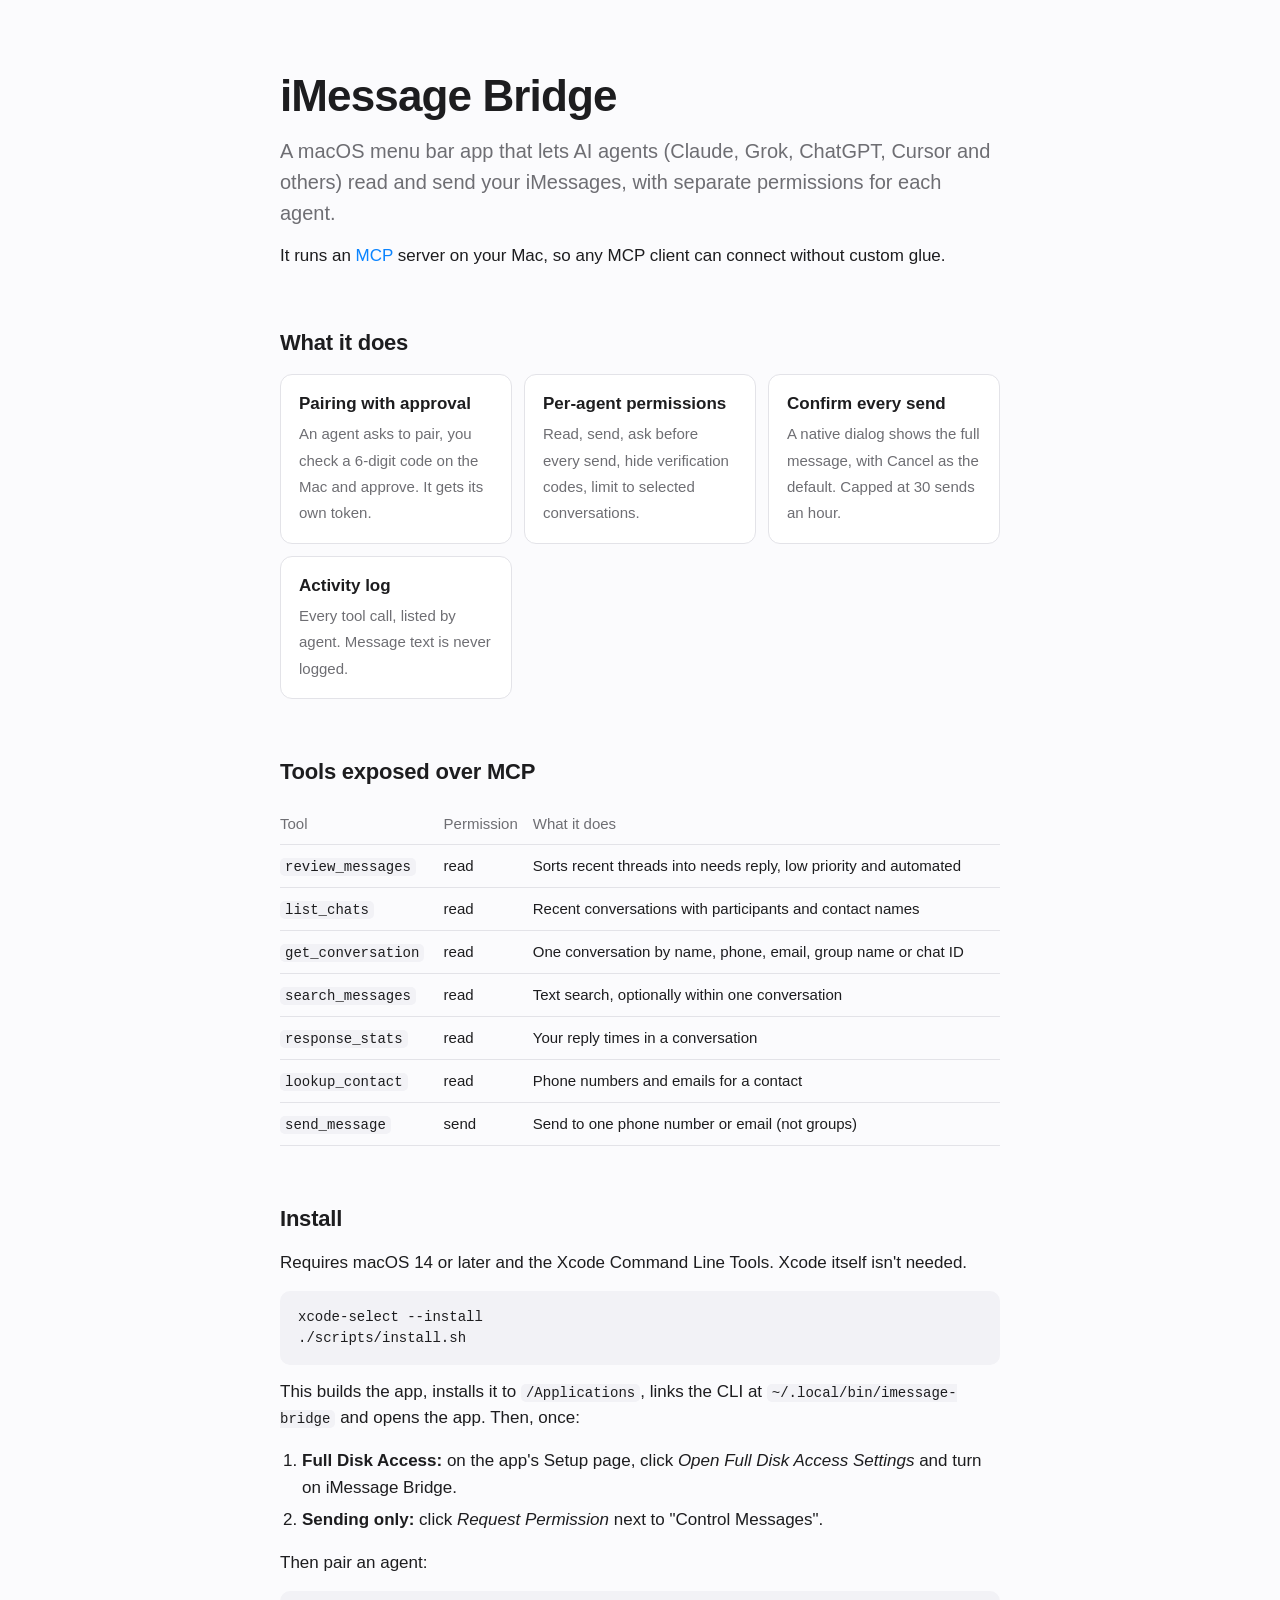
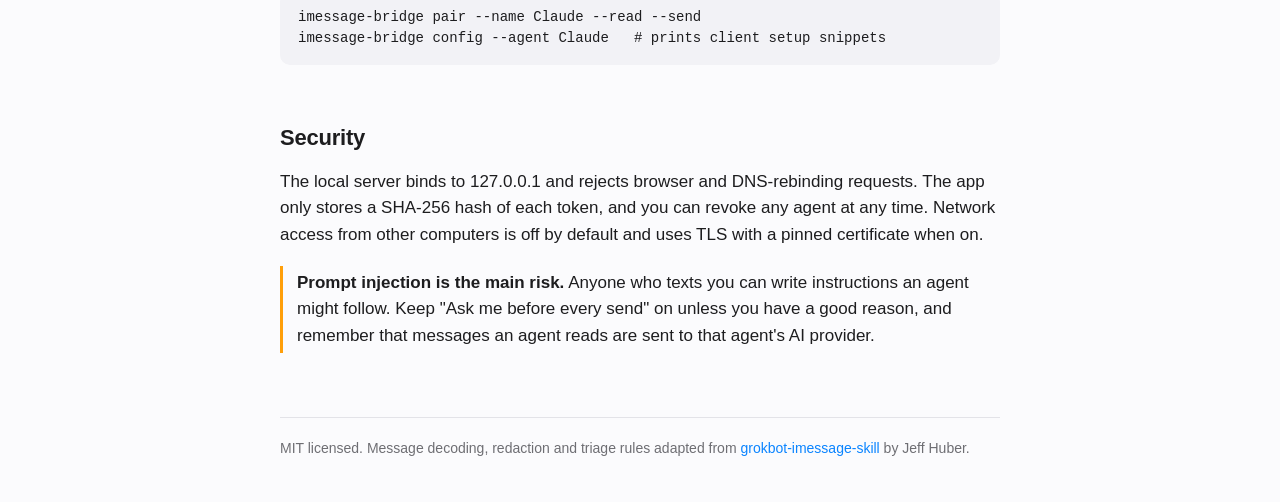
==== docs/index.html @ 6dc07859 "iMessage Bridge: menu bar app and CLI connecting AI agents to iMessage Grok Bot now adds its custom " ====
<!doctype html>
<html lang="en">
<head>
<meta charset="utf-8">
<meta name="viewport" content="width=device-width, initial-scale=1">
<title>iMessage Bridge</title>
<meta name="description" content="A macOS menu bar app that lets AI agents read and send your iMessages, with separate permissions for each agent.">
<link rel="icon" href="data:image/svg+xml,<svg xmlns='http://www.w3.org/2000/svg' viewBox='0 0 100 100'><text y='.9em' font-size='90'>💬</text></svg>">
<style>
  :root {
    --bg: #fbfbfd;
    --fg: #1d1d1f;
    --muted: #6e6e73;
    --line: #e3e3e8;
    --card: #ffffff;
    --accent: #0a84ff;
    --code-bg: #f2f2f6;
  }
  @media (prefers-color-scheme: dark) {
    :root {
      --bg: #111113;
      --fg: #f5f5f7;
      --muted: #a1a1a6;
      --line: #2c2c30;
      --card: #1a1a1d;
      --accent: #4aa3ff;
      --code-bg: #1f1f23;
    }
  }
  * { box-sizing: border-box; }
  body {
    margin: 0;
    background: var(--bg);
    color: var(--fg);
    font: 17px/1.55 -apple-system, BlinkMacSystemFont, "SF Pro Text", "Helvetica Neue", Arial, sans-serif;
    -webkit-font-smoothing: antialiased;
  }
  main { max-width: 760px; margin: 0 auto; padding: 72px 20px 48px; }
  h1 { font-size: 44px; line-height: 1.1; letter-spacing: -0.02em; margin: 0 0 16px; }
  h2 { font-size: 22px; letter-spacing: -0.01em; margin: 56px 0 14px; }
  p { margin: 0 0 14px; }
  .lede { font-size: 20px; color: var(--muted); max-width: 36em; }
  a { color: var(--accent); text-decoration: none; }
  a:hover { text-decoration: underline; }
  code, pre { font: 14px/1.5 ui-monospace, "SF Mono", Menlo, monospace; }
  code { background: var(--code-bg); padding: 1px 5px; border-radius: 5px; }
  pre {
    background: var(--code-bg);
    padding: 16px 18px;
    border-radius: 10px;
    overflow-x: auto;
    margin: 0 0 14px;
  }
  pre code { background: none; padding: 0; }
  .features {
    display: grid;
    grid-template-columns: repeat(auto-fit, minmax(220px, 1fr));
    gap: 12px;
    margin-top: 8px;
  }
  .feature {
    background: var(--card);
    border: 1px solid var(--line);
    border-radius: 12px;
    padding: 16px 18px;
  }
  .feature strong { display: block; margin-bottom: 4px; }
  .feature span { color: var(--muted); font-size: 15px; }
  table { width: 100%; border-collapse: collapse; font-size: 15px; }
  th, td { text-align: left; padding: 9px 10px 9px 0; border-bottom: 1px solid var(--line); vertical-align: top; }
  th { color: var(--muted); font-weight: 500; }
  td:first-child { white-space: nowrap; }
  .table-wrap { overflow-x: auto; }
  ol { padding-left: 22px; }
  li { margin-bottom: 6px; }
  .warn {
    border-left: 3px solid #ff9f0a;
    padding: 4px 0 4px 14px;
    margin: 18px 0;
  }
  footer {
    margin-top: 64px;
    padding-top: 20px;
    border-top: 1px solid var(--line);
    color: var(--muted);
    font-size: 14px;
  }
  @media (max-width: 520px) {
    main { padding-top: 48px; }
    h1 { font-size: 34px; }
    .lede { font-size: 18px; }
  }
</style>
</head>
<body>
<main>
  <h1>iMessage Bridge</h1>
  <p class="lede">A macOS menu bar app that lets AI agents (Claude, Grok, ChatGPT, Cursor and others) read and send your iMessages, with separate permissions for each agent.</p>
  <p>It runs an <a href="https://modelcontextprotocol.io">MCP</a> server on your Mac, so any MCP client can connect without custom glue.</p>

  <h2>What it does</h2>
  <div class="features">
    <div class="feature"><strong>Pairing with approval</strong><span>An agent asks to pair, you check a 6-digit code on the Mac and approve. It gets its own token.</span></div>
    <div class="feature"><strong>Per-agent permissions</strong><span>Read, send, ask before every send, hide verification codes, limit to selected conversations.</span></div>
    <div class="feature"><strong>Confirm every send</strong><span>A native dialog shows the full message, with Cancel as the default. Capped at 30 sends an hour.</span></div>
    <div class="feature"><strong>Activity log</strong><span>Every tool call, listed by agent. Message text is never logged.</span></div>
  </div>

  <h2>Tools exposed over MCP</h2>
  <div class="table-wrap">
  <table>
    <tr><th>Tool</th><th>Permission</th><th>What it does</th></tr>
    <tr><td><code>review_messages</code></td><td>read</td><td>Sorts recent threads into needs reply, low priority and automated</td></tr>
    <tr><td><code>list_chats</code></td><td>read</td><td>Recent conversations with participants and contact names</td></tr>
    <tr><td><code>get_conversation</code></td><td>read</td><td>One conversation by name, phone, email, group name or chat ID</td></tr>
    <tr><td><code>search_messages</code></td><td>read</td><td>Text search, optionally within one conversation</td></tr>
    <tr><td><code>response_stats</code></td><td>read</td><td>Your reply times in a conversation</td></tr>
    <tr><td><code>lookup_contact</code></td><td>read</td><td>Phone numbers and emails for a contact</td></tr>
    <tr><td><code>send_message</code></td><td>send</td><td>Send to one phone number or email (not groups)</td></tr>
  </table>
  </div>

  <h2>Install</h2>
  <p>Requires macOS 14 or later and the Xcode Command Line Tools. Xcode itself isn't needed.</p>
  <pre><code>xcode-select --install
./scripts/install.sh</code></pre>
  <p>This builds the app, installs it to <code>/Applications</code>, links the CLI at <code>~/.local/bin/imessage-bridge</code> and opens the app. Then, once:</p>
  <ol>
    <li><strong>Full Disk Access:</strong> on the app's Setup page, click <em>Open Full Disk Access Settings</em> and turn on iMessage Bridge.</li>
    <li><strong>Sending only:</strong> click <em>Request Permission</em> next to "Control Messages".</li>
  </ol>
  <p>Then pair an agent:</p>
  <pre><code>imessage-bridge pair --name Claude --read --send
imessage-bridge config --agent Claude   # prints client setup snippets</code></pre>

  <h2>Security</h2>
  <p>The local server binds to 127.0.0.1 and rejects browser and DNS-rebinding requests. The app only stores a SHA-256 hash of each token, and you can revoke any agent at any time. Network access from other computers is off by default and uses TLS with a pinned certificate when on.</p>
  <p class="warn"><strong>Prompt injection is the main risk.</strong> Anyone who texts you can write instructions an agent might follow. Keep "Ask me before every send" on unless you have a good reason, and remember that messages an agent reads are sent to that agent's AI provider.</p>

  <footer>
    MIT licensed. Message decoding, redaction and triage rules adapted from
    <a href="https://github.com/jeffhuber/grokbot-imessage-skill">grokbot-imessage-skill</a> by Jeff Huber.
  </footer>
</main>
</body>
</html>
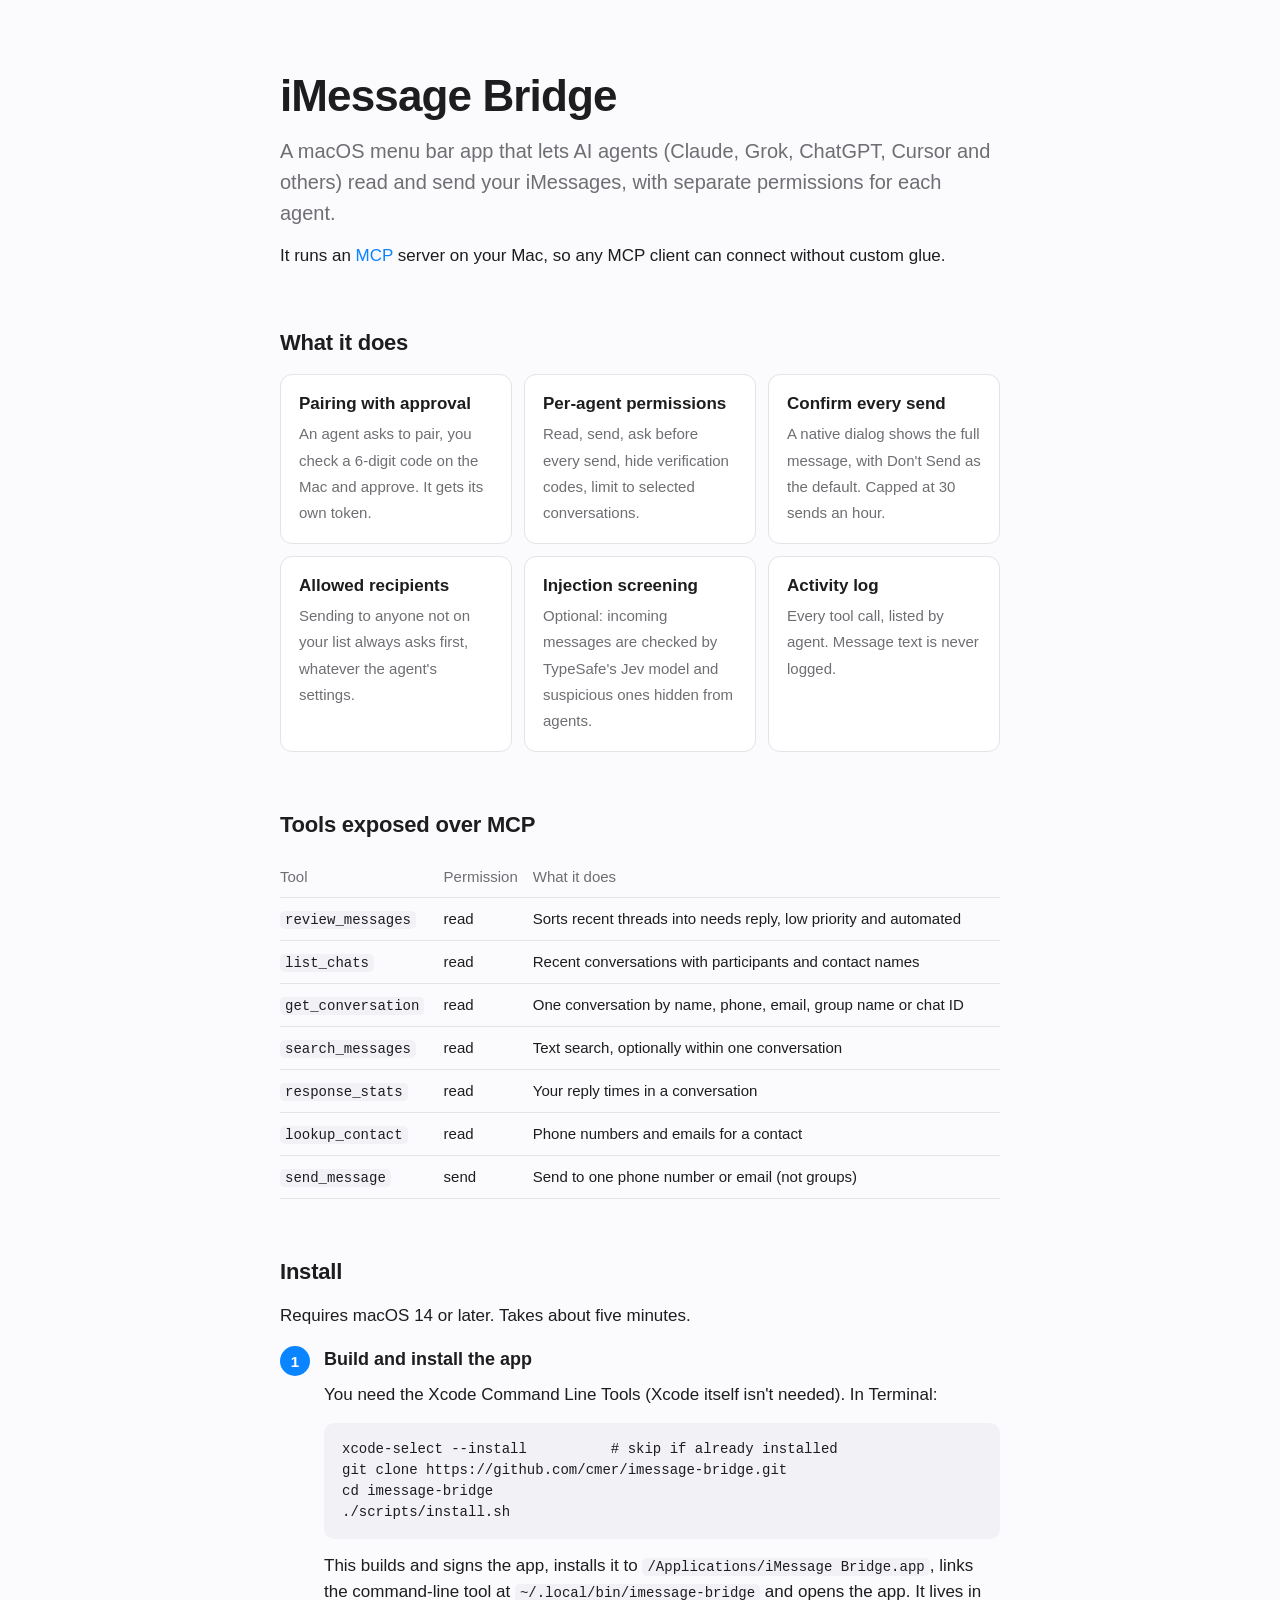
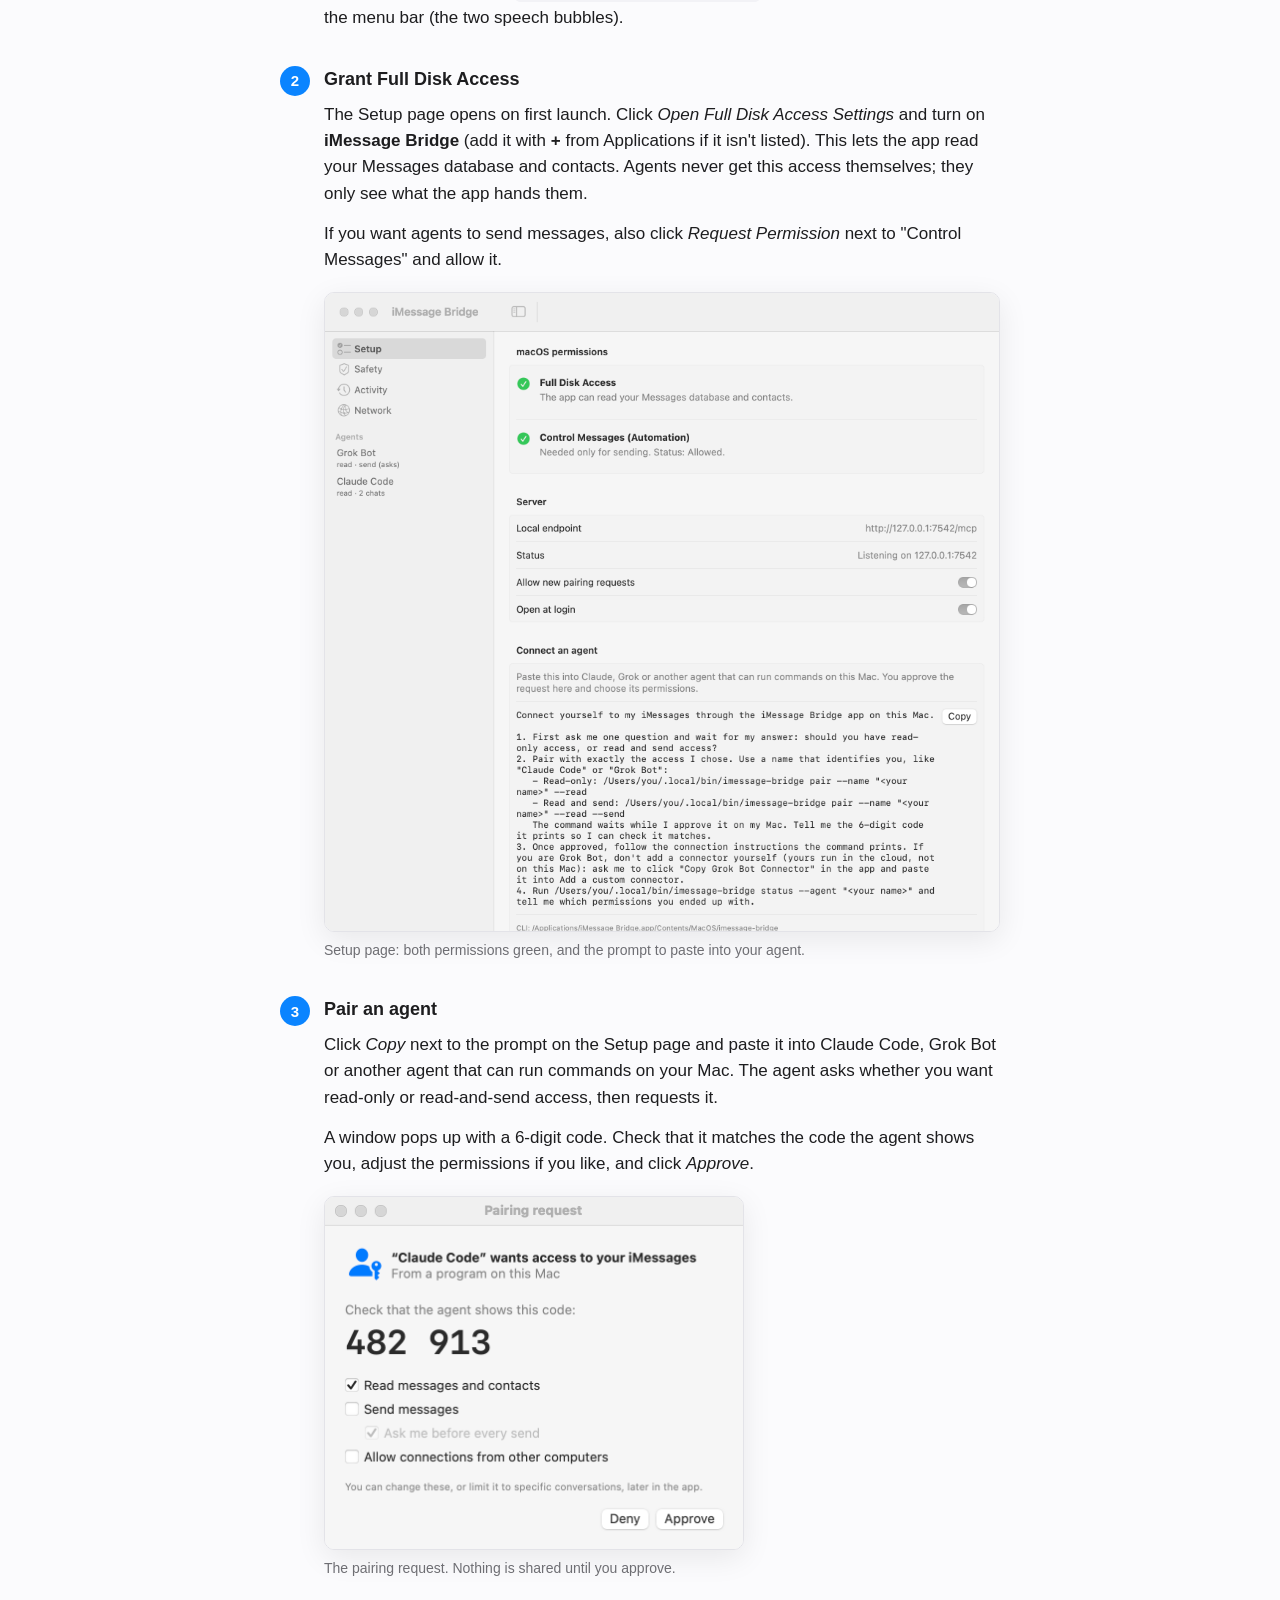
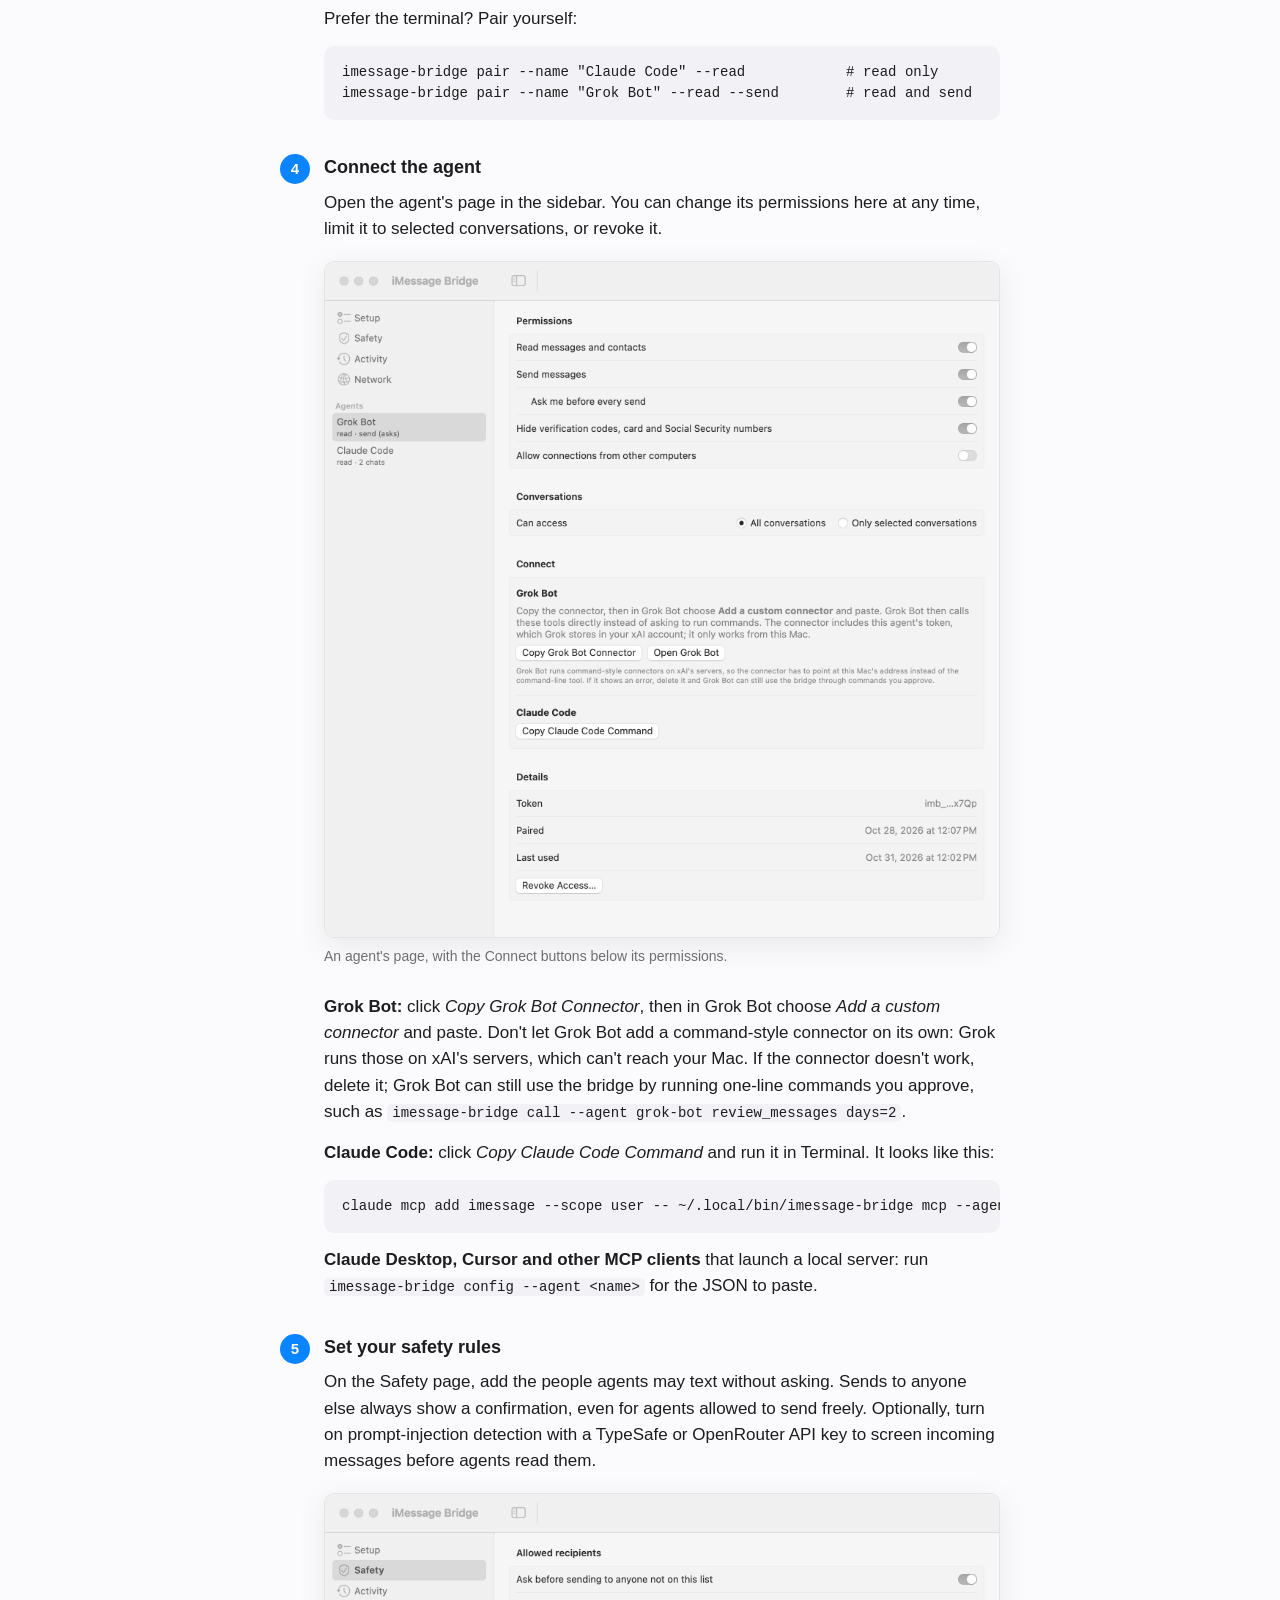
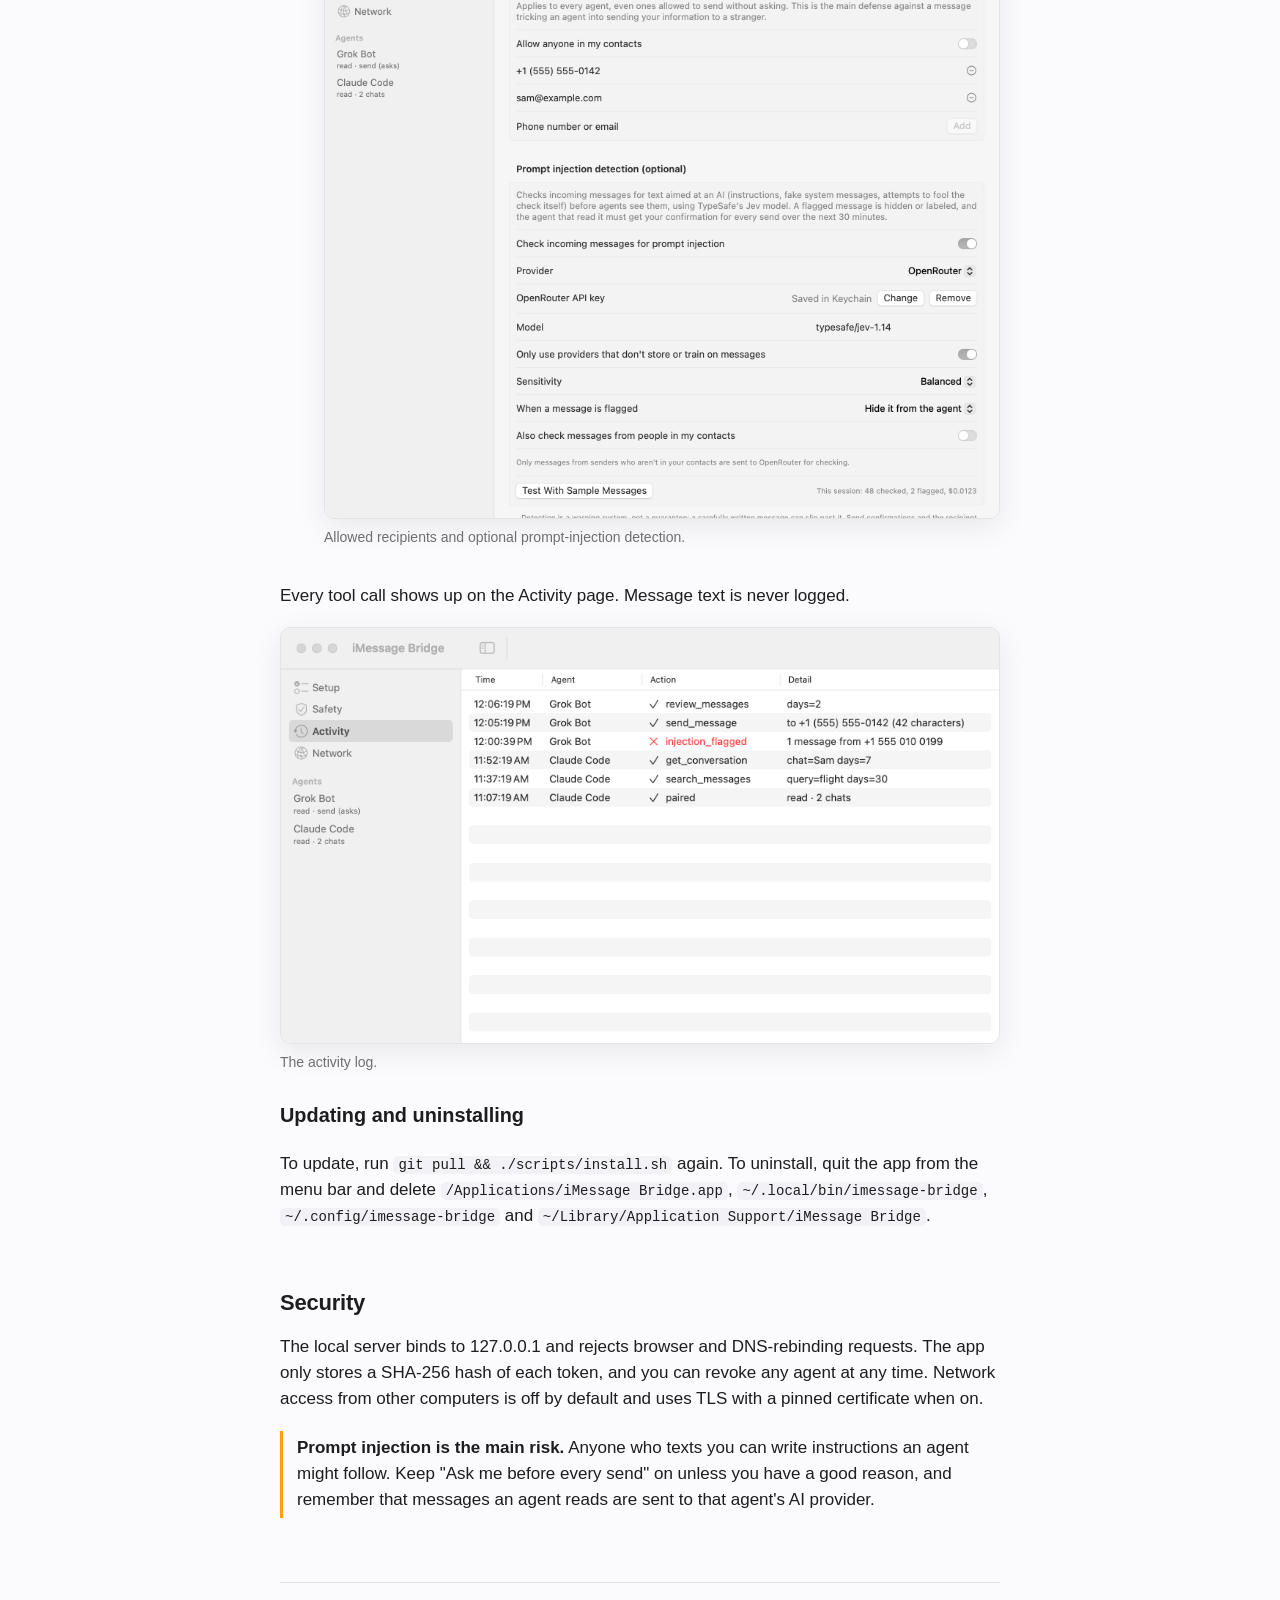
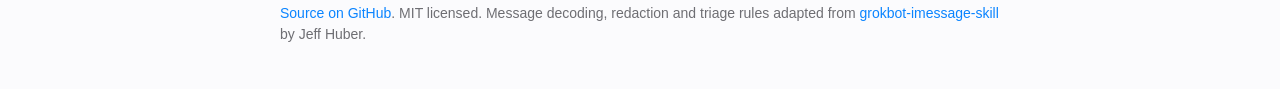
==== commit 1d4d51b0: "Fix Grok Bot connector, add call command, website install guide Grok Bot runs command connectors on " ====
--- a/docs/index.html
+++ b/docs/index.html
@@ -78,6 +78,19 @@
     padding: 4px 0 4px 14px;
     margin: 18px 0;
   }
+  .shot { margin: 18px 0 26px; }
+  .shot picture, .shot img { display: block; width: 100%; height: auto; }
+  .shot img { border-radius: 10px; border: 1px solid var(--line); box-shadow: 0 8px 30px rgba(0,0,0,.08); }
+  .shot.narrow img { max-width: 420px; }
+  .shot figcaption { color: var(--muted); font-size: 14px; margin-top: 8px; }
+  .steps { counter-reset: step; list-style: none; padding: 0; }
+  .steps > li { counter-increment: step; position: relative; padding-left: 44px; margin-bottom: 34px; }
+  .steps > li::before {
+    content: counter(step); position: absolute; left: 0; top: 0;
+    width: 30px; height: 30px; border-radius: 50%; background: var(--accent); color: #fff;
+    font-weight: 600; font-size: 15px; display: flex; align-items: center; justify-content: center;
+  }
+  .steps h3 { font-size: 18px; margin: 2px 0 8px; }
   footer {
     margin-top: 64px;
     padding-top: 20px;
@@ -102,7 +115,9 @@
   <div class="features">
     <div class="feature"><strong>Pairing with approval</strong><span>An agent asks to pair, you check a 6-digit code on the Mac and approve. It gets its own token.</span></div>
     <div class="feature"><strong>Per-agent permissions</strong><span>Read, send, ask before every send, hide verification codes, limit to selected conversations.</span></div>
-    <div class="feature"><strong>Confirm every send</strong><span>A native dialog shows the full message, with Cancel as the default. Capped at 30 sends an hour.</span></div>
+    <div class="feature"><strong>Confirm every send</strong><span>A native dialog shows the full message, with Don't Send as the default. Capped at 30 sends an hour.</span></div>
+    <div class="feature"><strong>Allowed recipients</strong><span>Sending to anyone not on your list always asks first, whatever the agent's settings.</span></div>
+    <div class="feature"><strong>Injection screening</strong><span>Optional: incoming messages are checked by TypeSafe's Jev model and suspicious ones hidden from agents.</span></div>
     <div class="feature"><strong>Activity log</strong><span>Every tool call, listed by agent. Message text is never logged.</span></div>
   </div>
 
@@ -121,24 +136,89 @@
   </div>
 
   <h2>Install</h2>
-  <p>Requires macOS 14 or later and the Xcode Command Line Tools. Xcode itself isn't needed.</p>
-  <pre><code>xcode-select --install
+  <p>Requires macOS 14 or later. Takes about five minutes.</p>
+  <ol class="steps">
+    <li>
+      <h3>Build and install the app</h3>
+      <p>You need the Xcode Command Line Tools (Xcode itself isn't needed). In Terminal:</p>
+      <pre><code>xcode-select --install          # skip if already installed
+git clone https://github.com/cmer/imessage-bridge.git
+cd imessage-bridge
 ./scripts/install.sh</code></pre>
-  <p>This builds the app, installs it to <code>/Applications</code>, links the CLI at <code>~/.local/bin/imessage-bridge</code> and opens the app. Then, once:</p>
-  <ol>
-    <li><strong>Full Disk Access:</strong> on the app's Setup page, click <em>Open Full Disk Access Settings</em> and turn on iMessage Bridge.</li>
-    <li><strong>Sending only:</strong> click <em>Request Permission</em> next to "Control Messages".</li>
+      <p>This builds and signs the app, installs it to <code>/Applications/iMessage Bridge.app</code>, links the command-line tool at <code>~/.local/bin/imessage-bridge</code> and opens the app. It lives in the menu bar (the two speech bubbles).</p>
+    </li>
+    <li>
+      <h3>Grant Full Disk Access</h3>
+      <p>The Setup page opens on first launch. Click <em>Open Full Disk Access Settings</em> and turn on <strong>iMessage Bridge</strong> (add it with <strong>+</strong> from Applications if it isn't listed). This lets the app read your Messages database and contacts. Agents never get this access themselves; they only see what the app hands them.</p>
+      <p>If you want agents to send messages, also click <em>Request Permission</em> next to "Control Messages" and allow it.</p>
+      <figure class="shot">
+        <picture>
+          <source srcset="images/setup-dark.png" media="(prefers-color-scheme: dark)">
+          <img src="images/setup-light.png" alt="Setup page with both permissions granted and the copyable pairing prompt" loading="lazy">
+        </picture>
+        <figcaption>Setup page: both permissions green, and the prompt to paste into your agent.</figcaption>
+      </figure>
+    </li>
+    <li>
+      <h3>Pair an agent</h3>
+      <p>Click <em>Copy</em> next to the prompt on the Setup page and paste it into Claude Code, Grok Bot or another agent that can run commands on your Mac. The agent asks whether you want read-only or read-and-send access, then requests it.</p>
+      <p>A window pops up with a 6-digit code. Check that it matches the code the agent shows you, adjust the permissions if you like, and click <em>Approve</em>.</p>
+      <figure class="shot narrow">
+        <picture>
+          <source srcset="images/pairing-dark.png" media="(prefers-color-scheme: dark)">
+          <img src="images/pairing-light.png" alt="Pairing request window showing a 6-digit code and permission checkboxes" loading="lazy">
+        </picture>
+        <figcaption>The pairing request. Nothing is shared until you approve.</figcaption>
+      </figure>
+      <p>Prefer the terminal? Pair yourself:</p>
+      <pre><code>imessage-bridge pair --name "Claude Code" --read            # read only
+imessage-bridge pair --name "Grok Bot" --read --send        # read and send</code></pre>
+    </li>
+    <li>
+      <h3>Connect the agent</h3>
+      <p>Open the agent's page in the sidebar. You can change its permissions here at any time, limit it to selected conversations, or revoke it.</p>
+      <figure class="shot">
+        <picture>
+          <source srcset="images/agent-dark.png" media="(prefers-color-scheme: dark)">
+          <img src="images/agent-light.png" alt="Agent page with permissions, conversations and Connect section" loading="lazy">
+        </picture>
+        <figcaption>An agent's page, with the Connect buttons below its permissions.</figcaption>
+      </figure>
+      <p><strong>Grok Bot:</strong> click <em>Copy Grok Bot Connector</em>, then in Grok Bot choose <em>Add a custom connector</em> and paste. Don't let Grok Bot add a command-style connector on its own: Grok runs those on xAI's servers, which can't reach your Mac. If the connector doesn't work, delete it; Grok Bot can still use the bridge by running one-line commands you approve, such as <code>imessage-bridge call --agent grok-bot review_messages days=2</code>.</p>
+      <p><strong>Claude Code:</strong> click <em>Copy Claude Code Command</em> and run it in Terminal. It looks like this:</p>
+      <pre><code>claude mcp add imessage --scope user -- ~/.local/bin/imessage-bridge mcp --agent claude-code</code></pre>
+      <p><strong>Claude Desktop, Cursor and other MCP clients</strong> that launch a local server: run <code>imessage-bridge config --agent &lt;name&gt;</code> for the JSON to paste.</p>
+    </li>
+    <li>
+      <h3>Set your safety rules</h3>
+      <p>On the Safety page, add the people agents may text without asking. Sends to anyone else always show a confirmation, even for agents allowed to send freely. Optionally, turn on prompt-injection detection with a TypeSafe or OpenRouter API key to screen incoming messages before agents read them.</p>
+      <figure class="shot">
+        <picture>
+          <source srcset="images/safety-dark.png" media="(prefers-color-scheme: dark)">
+          <img src="images/safety-light.png" alt="Safety page with allowed recipients and prompt injection detection settings" loading="lazy">
+        </picture>
+        <figcaption>Allowed recipients and optional prompt-injection detection.</figcaption>
+      </figure>
+    </li>
   </ol>
-  <p>Then pair an agent:</p>
-  <pre><code>imessage-bridge pair --name Claude --read --send
-imessage-bridge config --agent Claude   # prints client setup snippets</code></pre>
+  <p>Every tool call shows up on the Activity page. Message text is never logged.</p>
+      <figure class="shot">
+        <picture>
+          <source srcset="images/activity-dark.png" media="(prefers-color-scheme: dark)">
+          <img src="images/activity-light.png" alt="Activity log listing tool calls by agent" loading="lazy">
+        </picture>
+        <figcaption>The activity log.</figcaption>
+      </figure>
+
+  <h3>Updating and uninstalling</h3>
+  <p>To update, run <code>git pull &amp;&amp; ./scripts/install.sh</code> again. To uninstall, quit the app from the menu bar and delete <code>/Applications/iMessage Bridge.app</code>, <code>~/.local/bin/imessage-bridge</code>, <code>~/.config/imessage-bridge</code> and <code>~/Library/Application Support/iMessage Bridge</code>.</p>
 
   <h2>Security</h2>
   <p>The local server binds to 127.0.0.1 and rejects browser and DNS-rebinding requests. The app only stores a SHA-256 hash of each token, and you can revoke any agent at any time. Network access from other computers is off by default and uses TLS with a pinned certificate when on.</p>
   <p class="warn"><strong>Prompt injection is the main risk.</strong> Anyone who texts you can write instructions an agent might follow. Keep "Ask me before every send" on unless you have a good reason, and remember that messages an agent reads are sent to that agent's AI provider.</p>
 
   <footer>
-    MIT licensed. Message decoding, redaction and triage rules adapted from
+    <a href="https://github.com/cmer/imessage-bridge">Source on GitHub</a>. MIT licensed. Message decoding, redaction and triage rules adapted from
     <a href="https://github.com/jeffhuber/grokbot-imessage-skill">grokbot-imessage-skill</a> by Jeff Huber.
   </footer>
 </main>
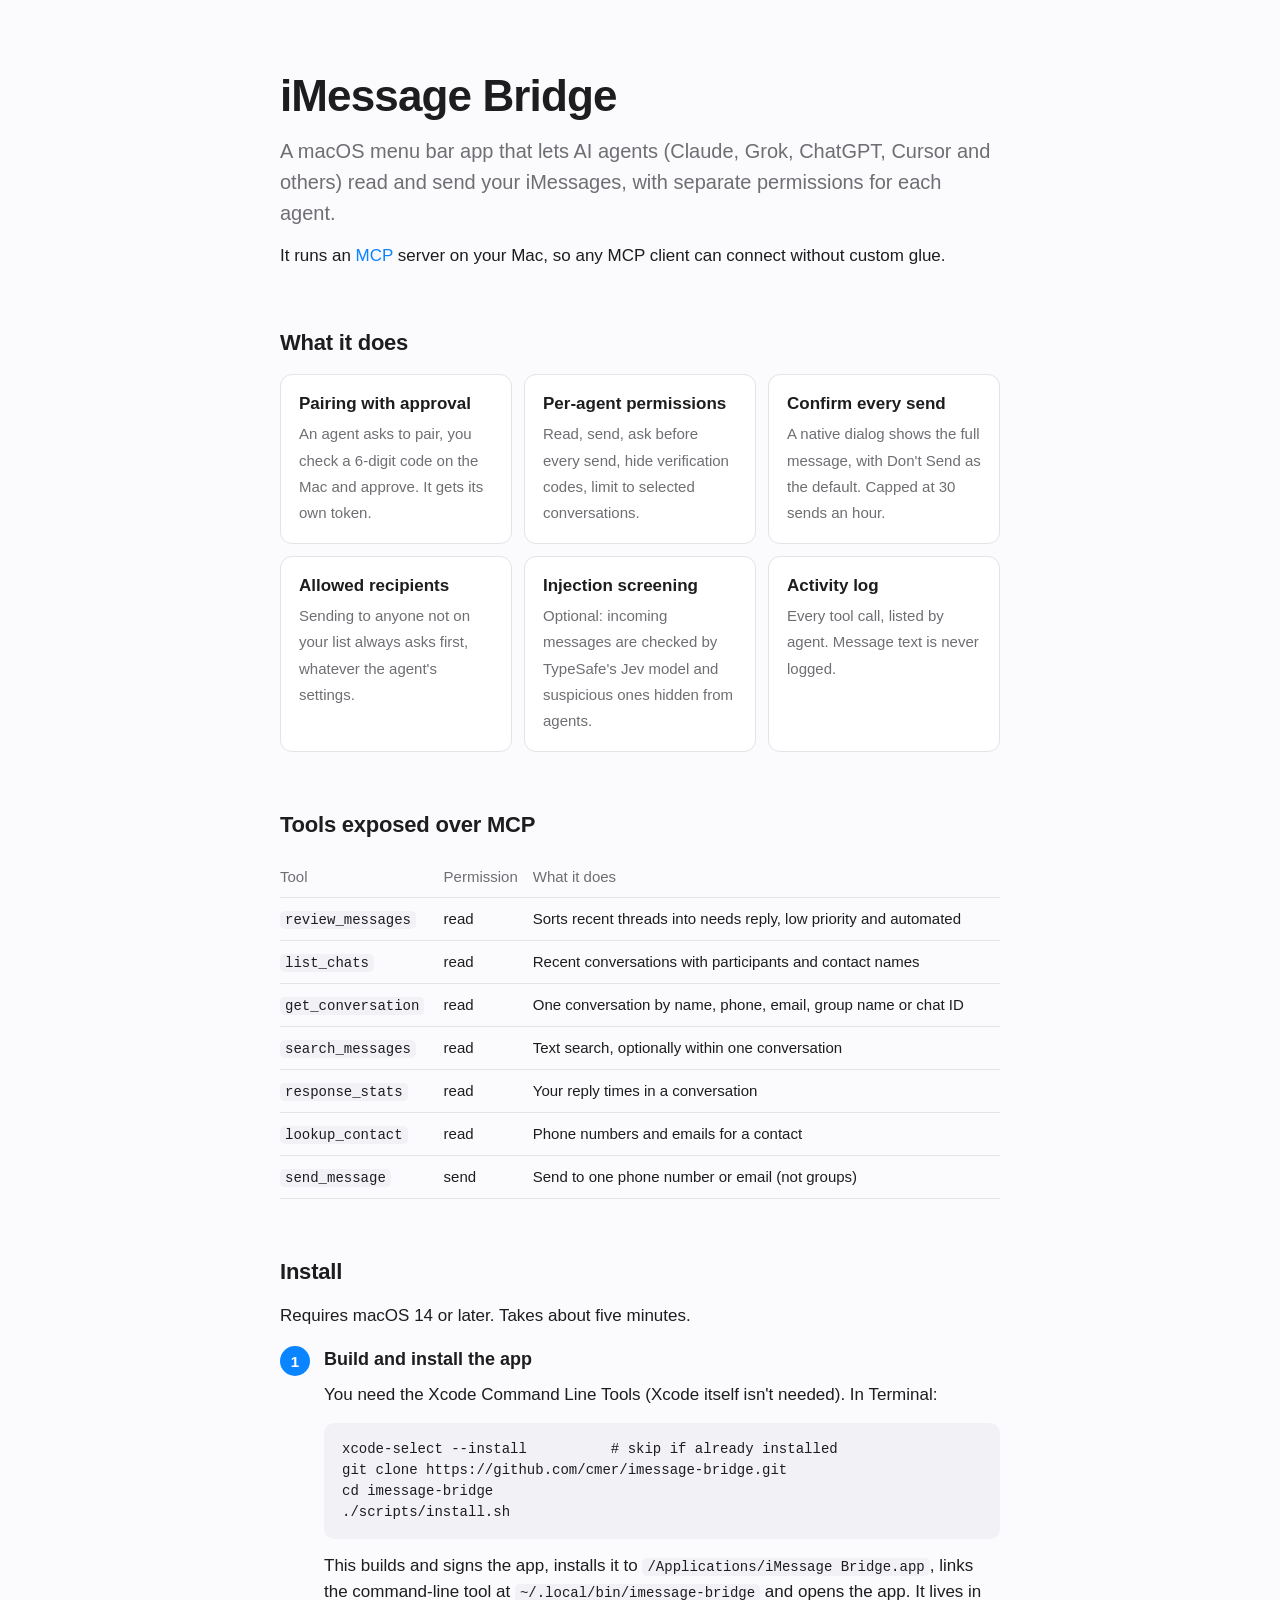
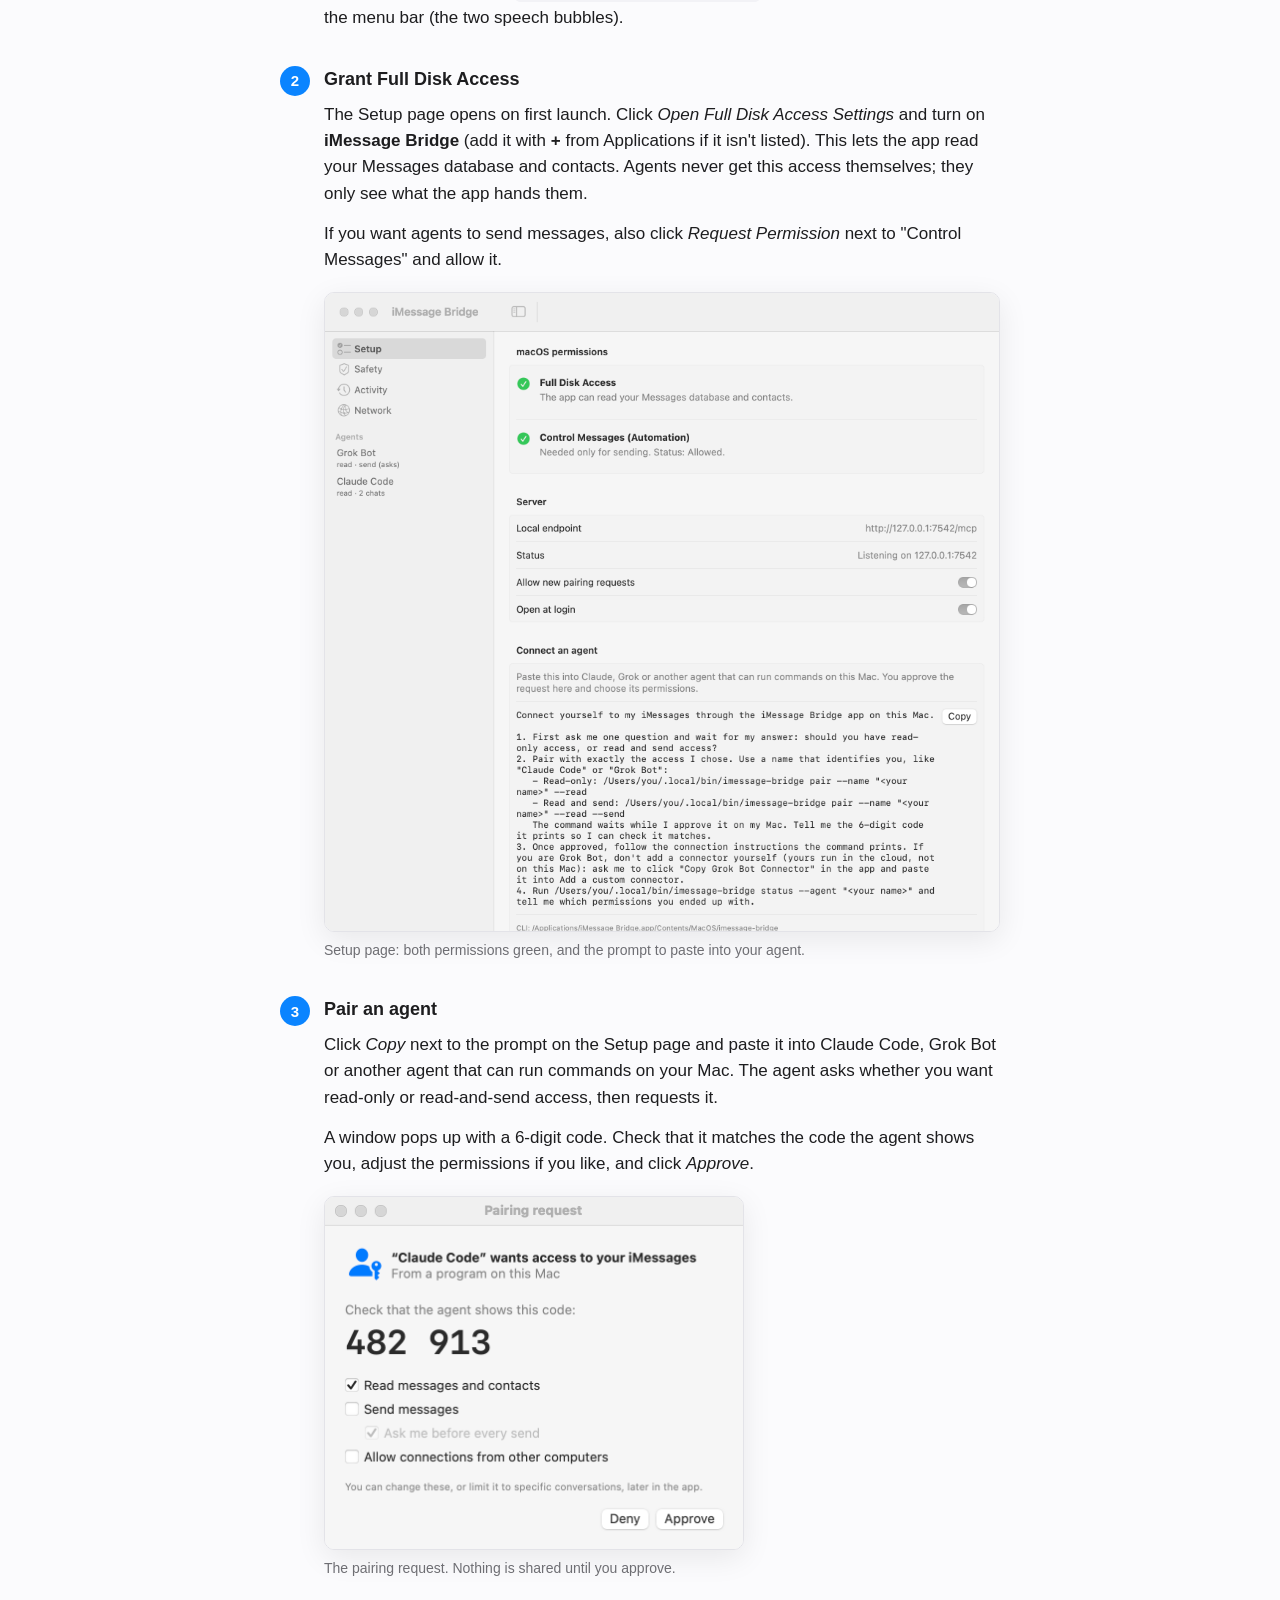
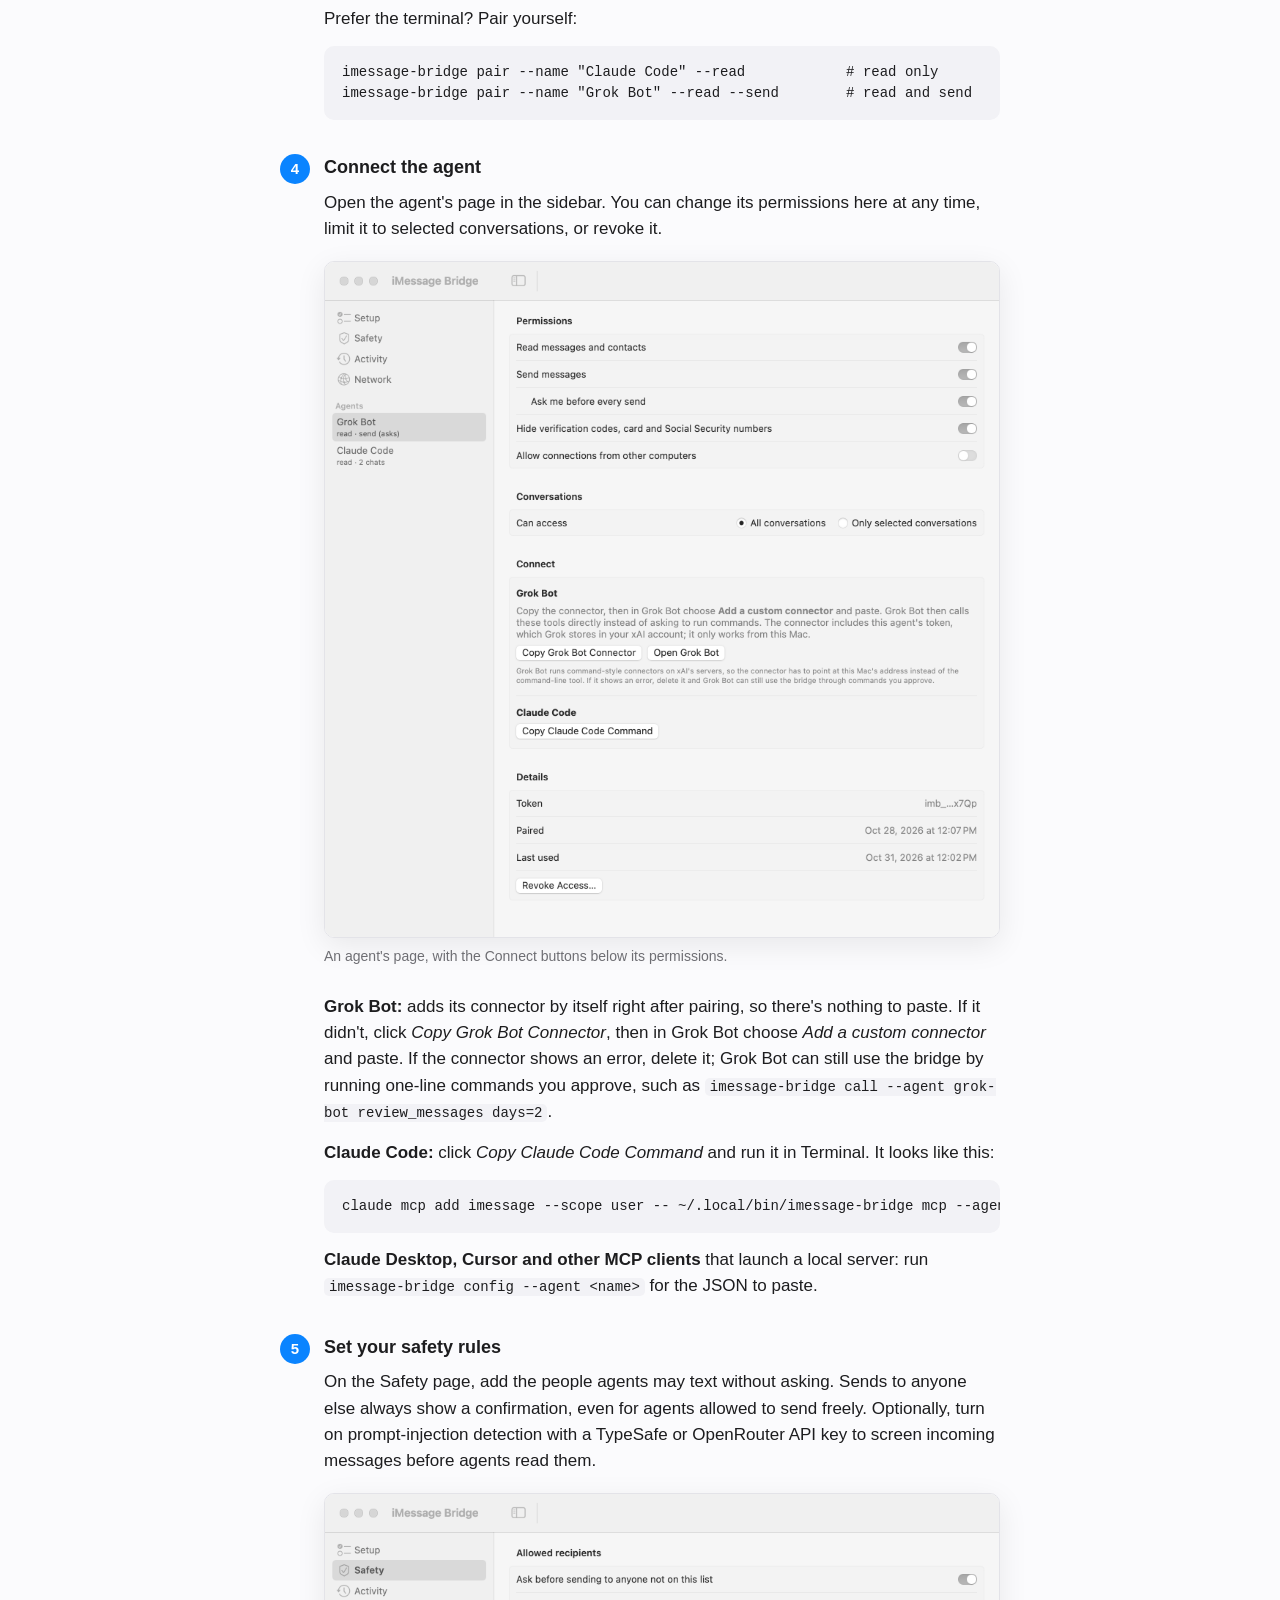
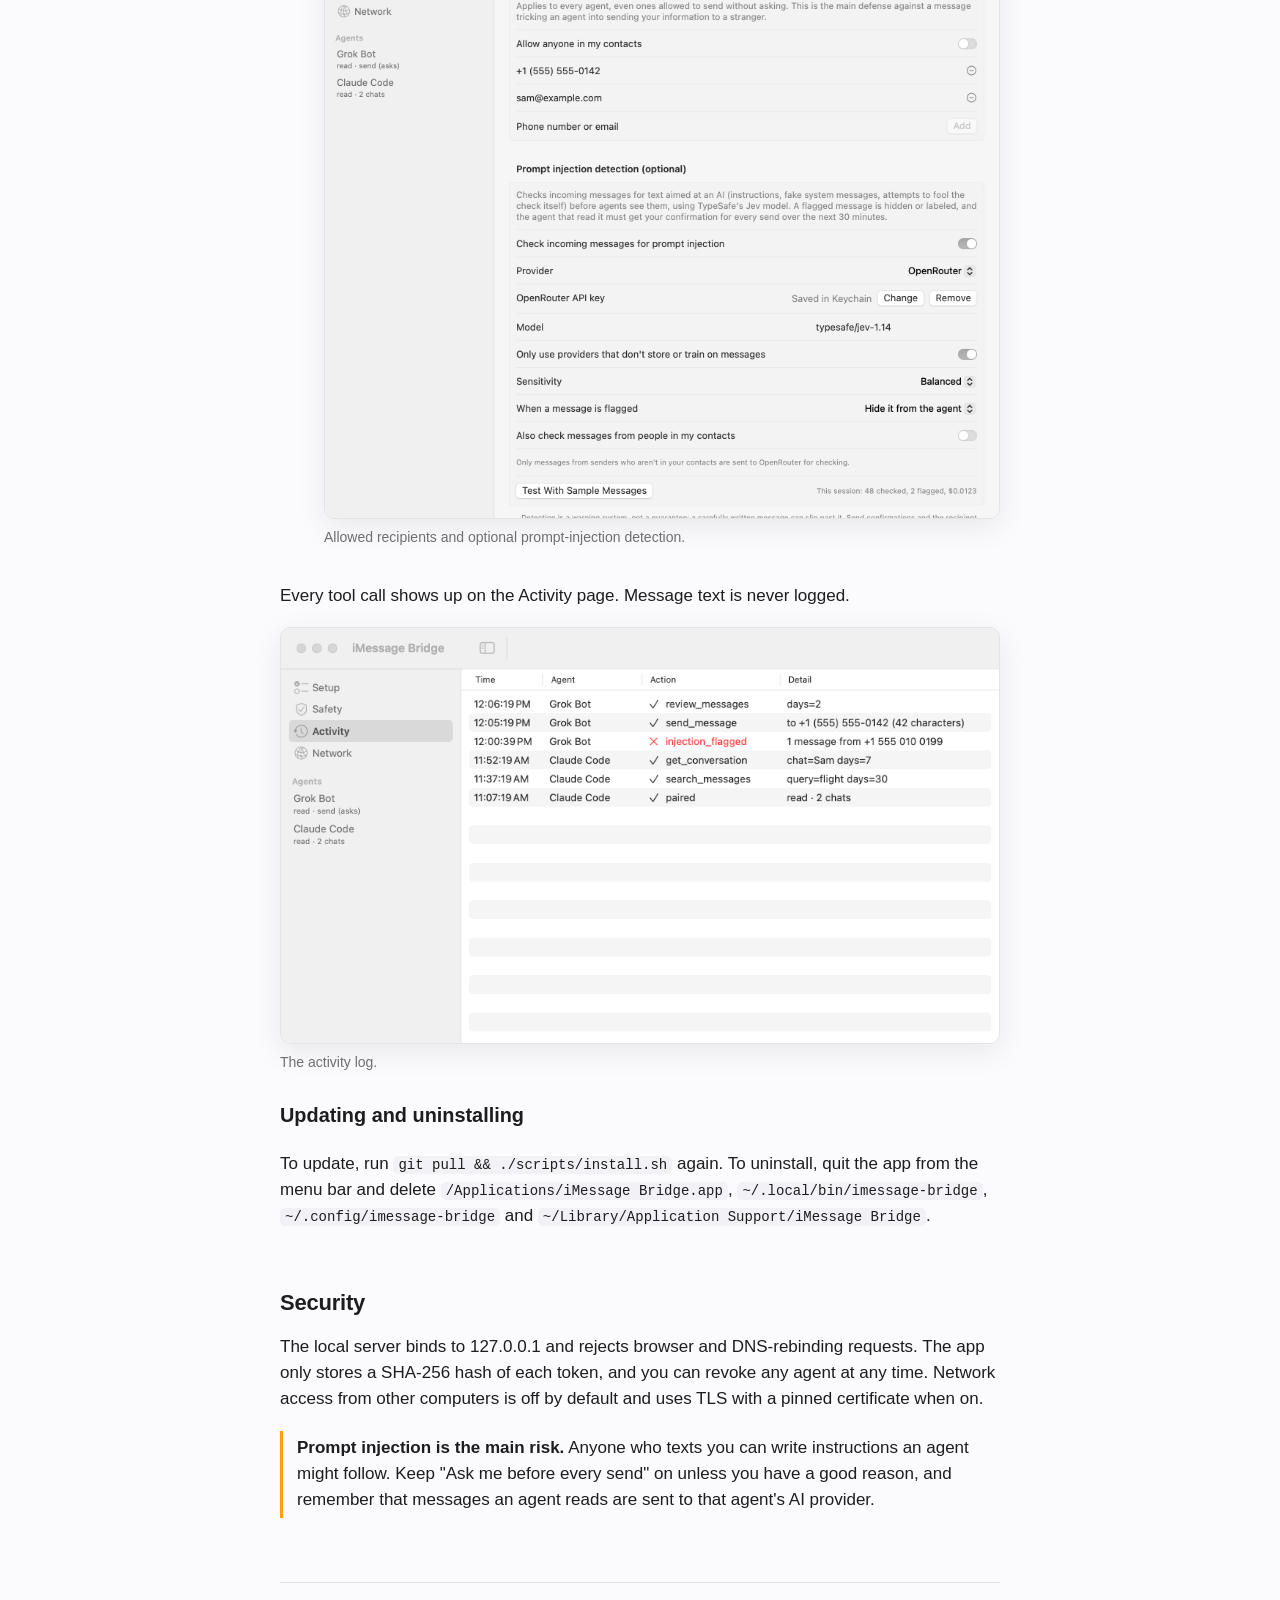
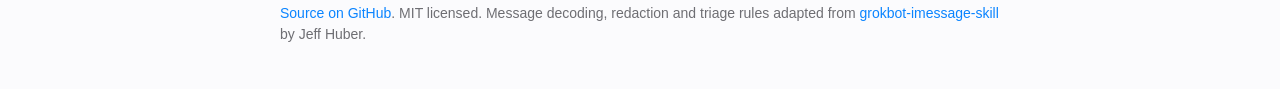
==== commit 2356534f: "Add release script and skill; Grok Bot adds its own connector - scripts/release.sh: version bump, te" ====
--- a/docs/index.html
+++ b/docs/index.html
@@ -184,7 +184,7 @@
         </picture>
         <figcaption>An agent's page, with the Connect buttons below its permissions.</figcaption>
       </figure>
-      <p><strong>Grok Bot:</strong> click <em>Copy Grok Bot Connector</em>, then in Grok Bot choose <em>Add a custom connector</em> and paste. Don't let Grok Bot add a command-style connector on its own: Grok runs those on xAI's servers, which can't reach your Mac. If the connector doesn't work, delete it; Grok Bot can still use the bridge by running one-line commands you approve, such as <code>imessage-bridge call --agent grok-bot review_messages days=2</code>.</p>
+      <p><strong>Grok Bot:</strong> adds its connector by itself right after pairing, so there's nothing to paste. If it didn't, click <em>Copy Grok Bot Connector</em>, then in Grok Bot choose <em>Add a custom connector</em> and paste. If the connector shows an error, delete it; Grok Bot can still use the bridge by running one-line commands you approve, such as <code>imessage-bridge call --agent grok-bot review_messages days=2</code>.</p>
       <p><strong>Claude Code:</strong> click <em>Copy Claude Code Command</em> and run it in Terminal. It looks like this:</p>
       <pre><code>claude mcp add imessage --scope user -- ~/.local/bin/imessage-bridge mcp --agent claude-code</code></pre>
       <p><strong>Claude Desktop, Cursor and other MCP clients</strong> that launch a local server: run <code>imessage-bridge config --agent &lt;name&gt;</code> for the JSON to paste.</p>
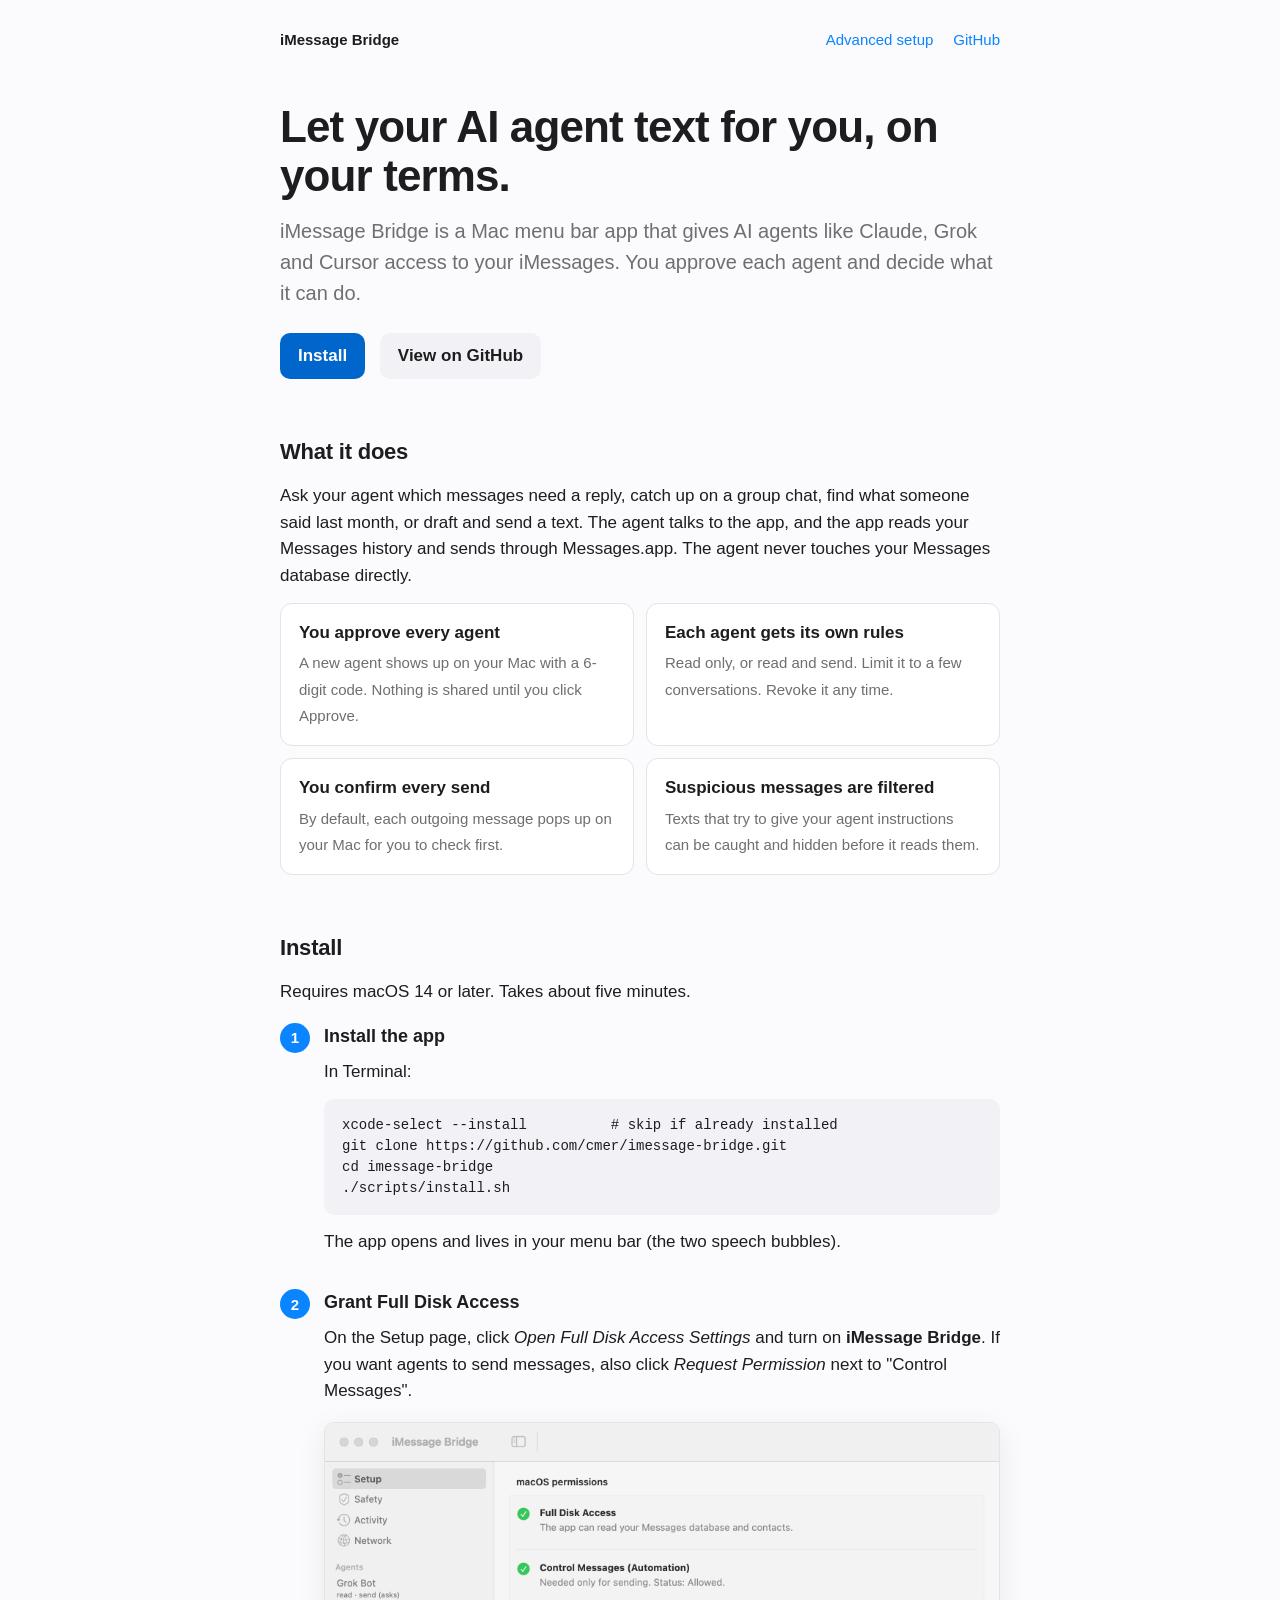
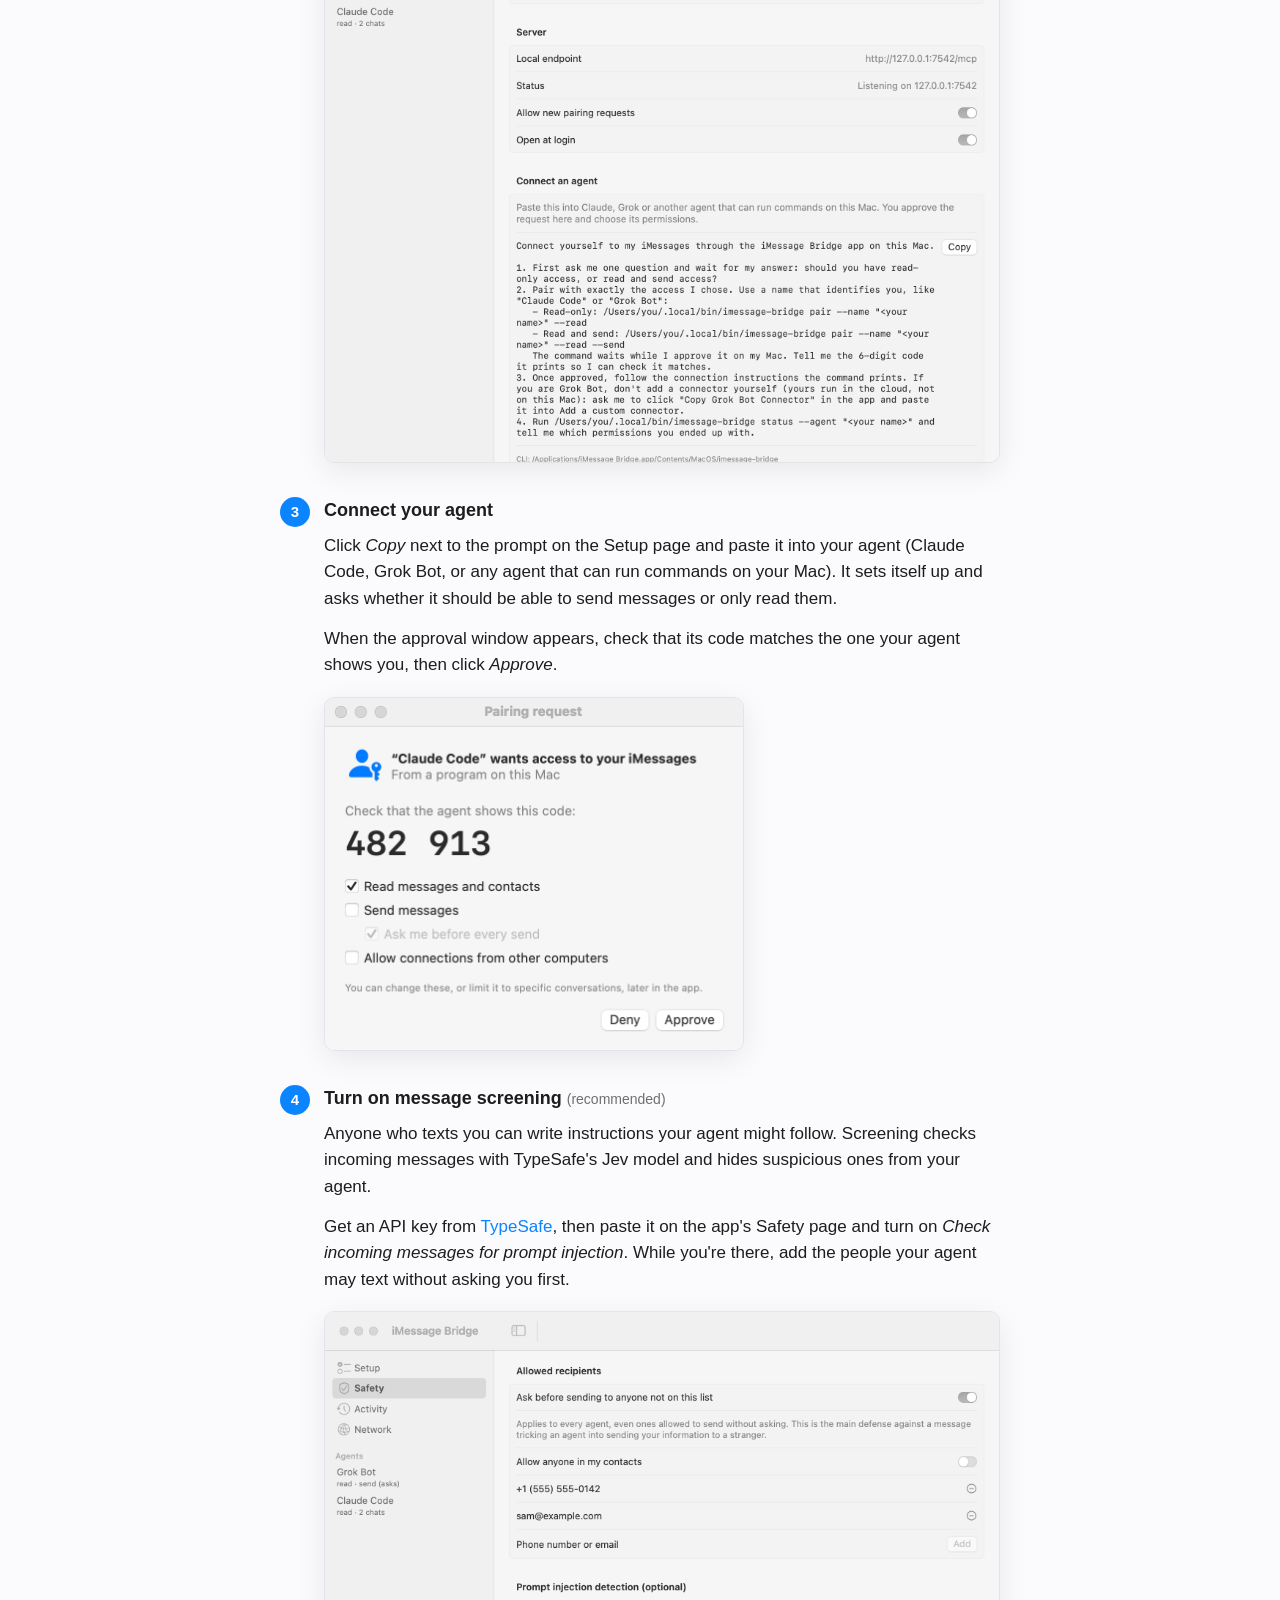
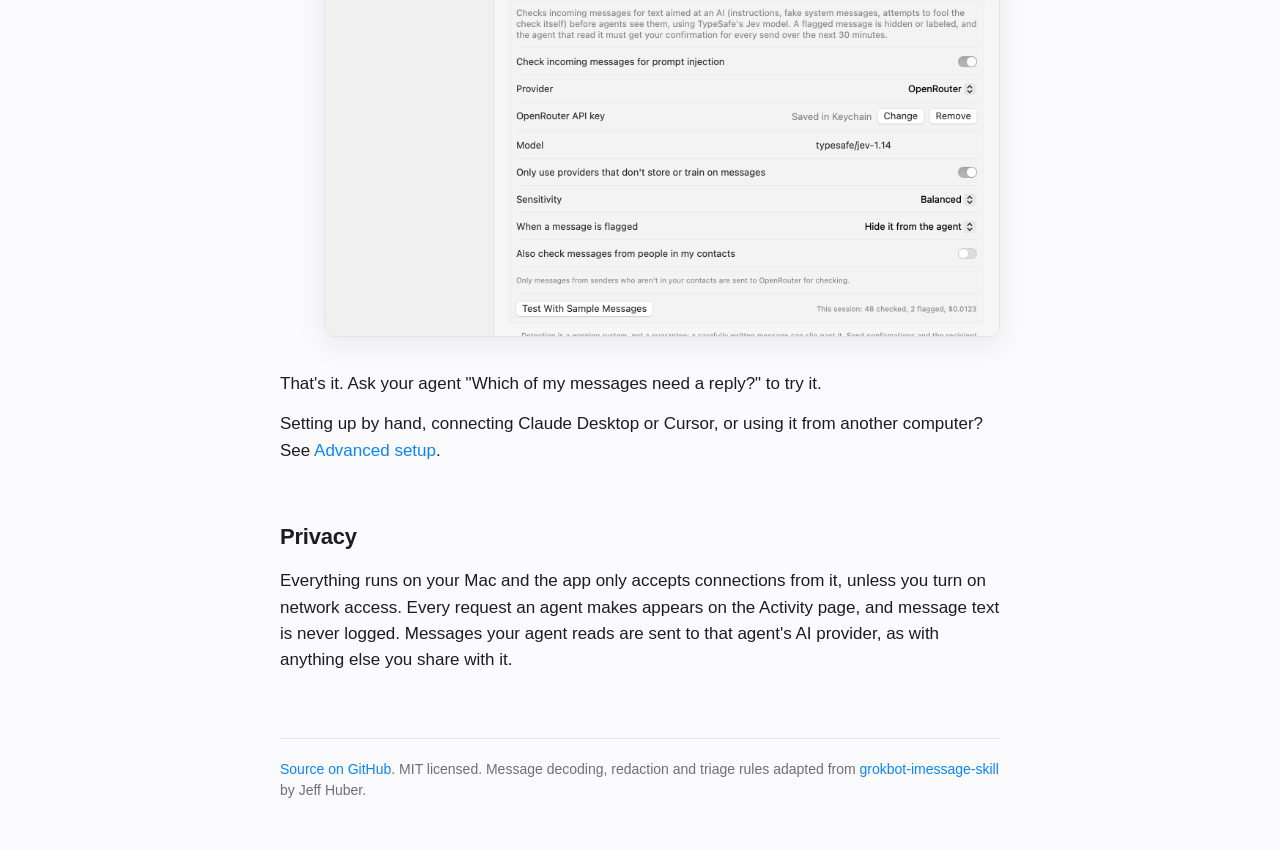
==== commit 31de3a25: "Simplify website and README; add advanced setup page The home page now covers what the app does and " ====
--- a/docs/index.html
+++ b/docs/index.html
@@ -6,216 +6,80 @@
 <title>iMessage Bridge</title>
 <meta name="description" content="A macOS menu bar app that lets AI agents read and send your iMessages, with separate permissions for each agent.">
 <link rel="icon" href="data:image/svg+xml,<svg xmlns='http://www.w3.org/2000/svg' viewBox='0 0 100 100'><text y='.9em' font-size='90'>💬</text></svg>">
-<style>
-  :root {
-    --bg: #fbfbfd;
-    --fg: #1d1d1f;
-    --muted: #6e6e73;
-    --line: #e3e3e8;
-    --card: #ffffff;
-    --accent: #0a84ff;
-    --code-bg: #f2f2f6;
-  }
-  @media (prefers-color-scheme: dark) {
-    :root {
-      --bg: #111113;
-      --fg: #f5f5f7;
-      --muted: #a1a1a6;
-      --line: #2c2c30;
-      --card: #1a1a1d;
-      --accent: #4aa3ff;
-      --code-bg: #1f1f23;
-    }
-  }
-  * { box-sizing: border-box; }
-  body {
-    margin: 0;
-    background: var(--bg);
-    color: var(--fg);
-    font: 17px/1.55 -apple-system, BlinkMacSystemFont, "SF Pro Text", "Helvetica Neue", Arial, sans-serif;
-    -webkit-font-smoothing: antialiased;
-  }
-  main { max-width: 760px; margin: 0 auto; padding: 72px 20px 48px; }
-  h1 { font-size: 44px; line-height: 1.1; letter-spacing: -0.02em; margin: 0 0 16px; }
-  h2 { font-size: 22px; letter-spacing: -0.01em; margin: 56px 0 14px; }
-  p { margin: 0 0 14px; }
-  .lede { font-size: 20px; color: var(--muted); max-width: 36em; }
-  a { color: var(--accent); text-decoration: none; }
-  a:hover { text-decoration: underline; }
-  code, pre { font: 14px/1.5 ui-monospace, "SF Mono", Menlo, monospace; }
-  code { background: var(--code-bg); padding: 1px 5px; border-radius: 5px; }
-  pre {
-    background: var(--code-bg);
-    padding: 16px 18px;
-    border-radius: 10px;
-    overflow-x: auto;
-    margin: 0 0 14px;
-  }
-  pre code { background: none; padding: 0; }
-  .features {
-    display: grid;
-    grid-template-columns: repeat(auto-fit, minmax(220px, 1fr));
-    gap: 12px;
-    margin-top: 8px;
-  }
-  .feature {
-    background: var(--card);
-    border: 1px solid var(--line);
-    border-radius: 12px;
-    padding: 16px 18px;
-  }
-  .feature strong { display: block; margin-bottom: 4px; }
-  .feature span { color: var(--muted); font-size: 15px; }
-  table { width: 100%; border-collapse: collapse; font-size: 15px; }
-  th, td { text-align: left; padding: 9px 10px 9px 0; border-bottom: 1px solid var(--line); vertical-align: top; }
-  th { color: var(--muted); font-weight: 500; }
-  td:first-child { white-space: nowrap; }
-  .table-wrap { overflow-x: auto; }
-  ol { padding-left: 22px; }
-  li { margin-bottom: 6px; }
-  .warn {
-    border-left: 3px solid #ff9f0a;
-    padding: 4px 0 4px 14px;
-    margin: 18px 0;
-  }
-  .shot { margin: 18px 0 26px; }
-  .shot picture, .shot img { display: block; width: 100%; height: auto; }
-  .shot img { border-radius: 10px; border: 1px solid var(--line); box-shadow: 0 8px 30px rgba(0,0,0,.08); }
-  .shot.narrow img { max-width: 420px; }
-  .shot figcaption { color: var(--muted); font-size: 14px; margin-top: 8px; }
-  .steps { counter-reset: step; list-style: none; padding: 0; }
-  .steps > li { counter-increment: step; position: relative; padding-left: 44px; margin-bottom: 34px; }
-  .steps > li::before {
-    content: counter(step); position: absolute; left: 0; top: 0;
-    width: 30px; height: 30px; border-radius: 50%; background: var(--accent); color: #fff;
-    font-weight: 600; font-size: 15px; display: flex; align-items: center; justify-content: center;
-  }
-  .steps h3 { font-size: 18px; margin: 2px 0 8px; }
-  footer {
-    margin-top: 64px;
-    padding-top: 20px;
-    border-top: 1px solid var(--line);
-    color: var(--muted);
-    font-size: 14px;
-  }
-  @media (max-width: 520px) {
-    main { padding-top: 48px; }
-    h1 { font-size: 34px; }
-    .lede { font-size: 18px; }
-  }
-</style>
+<link rel="stylesheet" href="style.css">
 </head>
 <body>
 <main>
-  <h1>iMessage Bridge</h1>
-  <p class="lede">A macOS menu bar app that lets AI agents (Claude, Grok, ChatGPT, Cursor and others) read and send your iMessages, with separate permissions for each agent.</p>
-  <p>It runs an <a href="https://modelcontextprotocol.io">MCP</a> server on your Mac, so any MCP client can connect without custom glue.</p>
+  <nav>
+    <a class="home" href="./" aria-current="page">iMessage Bridge</a>
+    <a href="advanced.html">Advanced setup</a>
+    <a href="https://github.com/cmer/imessage-bridge">GitHub</a>
+  </nav>
+
+  <h1>Let your AI agent text for you, on your terms.</h1>
+  <p class="lede">iMessage Bridge is a Mac menu bar app that gives AI agents like Claude, Grok and Cursor access to your iMessages. You approve each agent and decide what it can do.</p>
+  <a class="cta" href="#install">Install</a>
+  <a class="cta secondary" href="https://github.com/cmer/imessage-bridge">View on GitHub</a>
 
   <h2>What it does</h2>
+  <p>Ask your agent which messages need a reply, catch up on a group chat, find what someone said last month, or draft and send a text. The agent talks to the app, and the app reads your Messages history and sends through Messages.app. The agent never touches your Messages database directly.</p>
   <div class="features">
-    <div class="feature"><strong>Pairing with approval</strong><span>An agent asks to pair, you check a 6-digit code on the Mac and approve. It gets its own token.</span></div>
-    <div class="feature"><strong>Per-agent permissions</strong><span>Read, send, ask before every send, hide verification codes, limit to selected conversations.</span></div>
-    <div class="feature"><strong>Confirm every send</strong><span>A native dialog shows the full message, with Don't Send as the default. Capped at 30 sends an hour.</span></div>
-    <div class="feature"><strong>Allowed recipients</strong><span>Sending to anyone not on your list always asks first, whatever the agent's settings.</span></div>
-    <div class="feature"><strong>Injection screening</strong><span>Optional: incoming messages are checked by TypeSafe's Jev model and suspicious ones hidden from agents.</span></div>
-    <div class="feature"><strong>Activity log</strong><span>Every tool call, listed by agent. Message text is never logged.</span></div>
+    <div class="feature"><strong>You approve every agent</strong><span>A new agent shows up on your Mac with a 6-digit code. Nothing is shared until you click Approve.</span></div>
+    <div class="feature"><strong>Each agent gets its own rules</strong><span>Read only, or read and send. Limit it to a few conversations. Revoke it any time.</span></div>
+    <div class="feature"><strong>You confirm every send</strong><span>By default, each outgoing message pops up on your Mac for you to check first.</span></div>
+    <div class="feature"><strong>Suspicious messages are filtered</strong><span>Texts that try to give your agent instructions can be caught and hidden before it reads them.</span></div>
   </div>
 
-  <h2>Tools exposed over MCP</h2>
-  <div class="table-wrap">
-  <table>
-    <tr><th>Tool</th><th>Permission</th><th>What it does</th></tr>
-    <tr><td><code>review_messages</code></td><td>read</td><td>Sorts recent threads into needs reply, low priority and automated</td></tr>
-    <tr><td><code>list_chats</code></td><td>read</td><td>Recent conversations with participants and contact names</td></tr>
-    <tr><td><code>get_conversation</code></td><td>read</td><td>One conversation by name, phone, email, group name or chat ID</td></tr>
-    <tr><td><code>search_messages</code></td><td>read</td><td>Text search, optionally within one conversation</td></tr>
-    <tr><td><code>response_stats</code></td><td>read</td><td>Your reply times in a conversation</td></tr>
-    <tr><td><code>lookup_contact</code></td><td>read</td><td>Phone numbers and emails for a contact</td></tr>
-    <tr><td><code>send_message</code></td><td>send</td><td>Send to one phone number or email (not groups)</td></tr>
-  </table>
-  </div>
-
-  <h2>Install</h2>
+  <h2 id="install">Install</h2>
   <p>Requires macOS 14 or later. Takes about five minutes.</p>
   <ol class="steps">
     <li>
-      <h3>Build and install the app</h3>
-      <p>You need the Xcode Command Line Tools (Xcode itself isn't needed). In Terminal:</p>
+      <h3>Install the app</h3>
+      <p>In Terminal:</p>
       <pre><code>xcode-select --install          # skip if already installed
 git clone https://github.com/cmer/imessage-bridge.git
 cd imessage-bridge
 ./scripts/install.sh</code></pre>
-      <p>This builds and signs the app, installs it to <code>/Applications/iMessage Bridge.app</code>, links the command-line tool at <code>~/.local/bin/imessage-bridge</code> and opens the app. It lives in the menu bar (the two speech bubbles).</p>
+      <p>The app opens and lives in your menu bar (the two speech bubbles).</p>
     </li>
     <li>
       <h3>Grant Full Disk Access</h3>
-      <p>The Setup page opens on first launch. Click <em>Open Full Disk Access Settings</em> and turn on <strong>iMessage Bridge</strong> (add it with <strong>+</strong> from Applications if it isn't listed). This lets the app read your Messages database and contacts. Agents never get this access themselves; they only see what the app hands them.</p>
-      <p>If you want agents to send messages, also click <em>Request Permission</em> next to "Control Messages" and allow it.</p>
+      <p>On the Setup page, click <em>Open Full Disk Access Settings</em> and turn on <strong>iMessage Bridge</strong>. If you want agents to send messages, also click <em>Request Permission</em> next to "Control Messages".</p>
       <figure class="shot">
         <picture>
           <source srcset="images/setup-dark.png" media="(prefers-color-scheme: dark)">
           <img src="images/setup-light.png" alt="Setup page with both permissions granted and the copyable pairing prompt" loading="lazy">
         </picture>
-        <figcaption>Setup page: both permissions green, and the prompt to paste into your agent.</figcaption>
       </figure>
     </li>
     <li>
-      <h3>Pair an agent</h3>
-      <p>Click <em>Copy</em> next to the prompt on the Setup page and paste it into Claude Code, Grok Bot or another agent that can run commands on your Mac. The agent asks whether you want read-only or read-and-send access, then requests it.</p>
-      <p>A window pops up with a 6-digit code. Check that it matches the code the agent shows you, adjust the permissions if you like, and click <em>Approve</em>.</p>
+      <h3>Connect your agent</h3>
+      <p>Click <em>Copy</em> next to the prompt on the Setup page and paste it into your agent (Claude Code, Grok Bot, or any agent that can run commands on your Mac). It sets itself up and asks whether it should be able to send messages or only read them.</p>
+      <p>When the approval window appears, check that its code matches the one your agent shows you, then click <em>Approve</em>.</p>
       <figure class="shot narrow">
         <picture>
           <source srcset="images/pairing-dark.png" media="(prefers-color-scheme: dark)">
           <img src="images/pairing-light.png" alt="Pairing request window showing a 6-digit code and permission checkboxes" loading="lazy">
         </picture>
-        <figcaption>The pairing request. Nothing is shared until you approve.</figcaption>
       </figure>
-      <p>Prefer the terminal? Pair yourself:</p>
-      <pre><code>imessage-bridge pair --name "Claude Code" --read            # read only
-imessage-bridge pair --name "Grok Bot" --read --send        # read and send</code></pre>
     </li>
     <li>
-      <h3>Connect the agent</h3>
-      <p>Open the agent's page in the sidebar. You can change its permissions here at any time, limit it to selected conversations, or revoke it.</p>
-      <figure class="shot">
-        <picture>
-          <source srcset="images/agent-dark.png" media="(prefers-color-scheme: dark)">
-          <img src="images/agent-light.png" alt="Agent page with permissions, conversations and Connect section" loading="lazy">
-        </picture>
-        <figcaption>An agent's page, with the Connect buttons below its permissions.</figcaption>
-      </figure>
-      <p><strong>Grok Bot:</strong> adds its connector by itself right after pairing, so there's nothing to paste. If it didn't, click <em>Copy Grok Bot Connector</em>, then in Grok Bot choose <em>Add a custom connector</em> and paste. If the connector shows an error, delete it; Grok Bot can still use the bridge by running one-line commands you approve, such as <code>imessage-bridge call --agent grok-bot review_messages days=2</code>.</p>
-      <p><strong>Claude Code:</strong> click <em>Copy Claude Code Command</em> and run it in Terminal. It looks like this:</p>
-      <pre><code>claude mcp add imessage --scope user -- ~/.local/bin/imessage-bridge mcp --agent claude-code</code></pre>
-      <p><strong>Claude Desktop, Cursor and other MCP clients</strong> that launch a local server: run <code>imessage-bridge config --agent &lt;name&gt;</code> for the JSON to paste.</p>
-    </li>
-    <li>
-      <h3>Set your safety rules</h3>
-      <p>On the Safety page, add the people agents may text without asking. Sends to anyone else always show a confirmation, even for agents allowed to send freely. Optionally, turn on prompt-injection detection with a TypeSafe or OpenRouter API key to screen incoming messages before agents read them.</p>
+      <h3>Turn on message screening <small>(recommended)</small></h3>
+      <p>Anyone who texts you can write instructions your agent might follow. Screening checks incoming messages with TypeSafe's Jev model and hides suspicious ones from your agent.</p>
+      <p>Get an API key from <a href="https://typesafe.ai">TypeSafe</a>, then paste it on the app's Safety page and turn on <em>Check incoming messages for prompt injection</em>. While you're there, add the people your agent may text without asking you first.</p>
       <figure class="shot">
         <picture>
           <source srcset="images/safety-dark.png" media="(prefers-color-scheme: dark)">
           <img src="images/safety-light.png" alt="Safety page with allowed recipients and prompt injection detection settings" loading="lazy">
         </picture>
-        <figcaption>Allowed recipients and optional prompt-injection detection.</figcaption>
       </figure>
     </li>
   </ol>
-  <p>Every tool call shows up on the Activity page. Message text is never logged.</p>
-      <figure class="shot">
-        <picture>
-          <source srcset="images/activity-dark.png" media="(prefers-color-scheme: dark)">
-          <img src="images/activity-light.png" alt="Activity log listing tool calls by agent" loading="lazy">
-        </picture>
-        <figcaption>The activity log.</figcaption>
-      </figure>
+  <p>That's it. Ask your agent "Which of my messages need a reply?" to try it.</p>
+  <p>Setting up by hand, connecting Claude Desktop or Cursor, or using it from another computer? See <a href="advanced.html">Advanced setup</a>.</p>
 
-  <h3>Updating and uninstalling</h3>
-  <p>To update, run <code>git pull &amp;&amp; ./scripts/install.sh</code> again. To uninstall, quit the app from the menu bar and delete <code>/Applications/iMessage Bridge.app</code>, <code>~/.local/bin/imessage-bridge</code>, <code>~/.config/imessage-bridge</code> and <code>~/Library/Application Support/iMessage Bridge</code>.</p>
-
-  <h2>Security</h2>
-  <p>The local server binds to 127.0.0.1 and rejects browser and DNS-rebinding requests. The app only stores a SHA-256 hash of each token, and you can revoke any agent at any time. Network access from other computers is off by default and uses TLS with a pinned certificate when on.</p>
-  <p class="warn"><strong>Prompt injection is the main risk.</strong> Anyone who texts you can write instructions an agent might follow. Keep "Ask me before every send" on unless you have a good reason, and remember that messages an agent reads are sent to that agent's AI provider.</p>
+  <h2>Privacy</h2>
+  <p>Everything runs on your Mac and the app only accepts connections from it, unless you turn on network access. Every request an agent makes appears on the Activity page, and message text is never logged. Messages your agent reads are sent to that agent's AI provider, as with anything else you share with it.</p>
 
   <footer>
     <a href="https://github.com/cmer/imessage-bridge">Source on GitHub</a>. MIT licensed. Message decoding, redaction and triage rules adapted from
--- a/docs/style.css
+++ b/docs/style.css
@@ -0,0 +1,110 @@
+:root {
+  --bg: #fbfbfd;
+  --fg: #1d1d1f;
+  --muted: #6e6e73;
+  --line: #e3e3e8;
+  --card: #ffffff;
+  --accent: #0a84ff;
+  --code-bg: #f2f2f6;
+}
+@media (prefers-color-scheme: dark) {
+  :root {
+    --bg: #111113;
+    --fg: #f5f5f7;
+    --muted: #a1a1a6;
+    --line: #2c2c30;
+    --card: #1a1a1d;
+    --accent: #4aa3ff;
+    --code-bg: #1f1f23;
+  }
+}
+* { box-sizing: border-box; }
+body {
+  margin: 0;
+  background: var(--bg);
+  color: var(--fg);
+  font: 17px/1.55 -apple-system, BlinkMacSystemFont, "SF Pro Text", "Helvetica Neue", Arial, sans-serif;
+  -webkit-font-smoothing: antialiased;
+}
+main { max-width: 760px; margin: 0 auto; padding: 28px 20px 48px; }
+nav { display: flex; gap: 20px; align-items: center; font-size: 15px; margin-bottom: 52px; }
+nav .home { color: var(--fg); font-weight: 600; margin-right: auto; }
+nav a[aria-current] { color: var(--fg); }
+h1 { font-size: 44px; line-height: 1.1; letter-spacing: -0.02em; margin: 0 0 16px; }
+h2 { font-size: 22px; letter-spacing: -0.01em; margin: 56px 0 14px; }
+p { margin: 0 0 14px; }
+.lede { font-size: 20px; color: var(--muted); max-width: 36em; }
+a { color: var(--accent); text-decoration: none; }
+a:hover { text-decoration: underline; }
+code, pre { font: 14px/1.5 ui-monospace, "SF Mono", Menlo, monospace; }
+code { background: var(--code-bg); padding: 1px 5px; border-radius: 5px; }
+pre {
+  background: var(--code-bg);
+  padding: 16px 18px;
+  border-radius: 10px;
+  overflow-x: auto;
+  margin: 0 0 14px;
+}
+pre code { background: none; padding: 0; }
+.features {
+  display: grid;
+  grid-template-columns: repeat(auto-fit, minmax(300px, 1fr));
+  gap: 12px;
+  margin-top: 8px;
+}
+.feature {
+  background: var(--card);
+  border: 1px solid var(--line);
+  border-radius: 12px;
+  padding: 16px 18px;
+}
+.feature strong { display: block; margin-bottom: 4px; }
+.feature span { color: var(--muted); font-size: 15px; }
+table { width: 100%; border-collapse: collapse; font-size: 15px; }
+th, td { text-align: left; padding: 9px 10px 9px 0; border-bottom: 1px solid var(--line); vertical-align: top; }
+th { color: var(--muted); font-weight: 500; }
+td:first-child { white-space: nowrap; }
+.table-wrap { overflow-x: auto; }
+ol { padding-left: 22px; }
+li { margin-bottom: 6px; }
+.warn {
+  border-left: 3px solid #ff9f0a;
+  padding: 4px 0 4px 14px;
+  margin: 18px 0;
+}
+.shot { margin: 18px 0 26px; }
+.shot picture, .shot img { display: block; width: 100%; height: auto; }
+.shot img { border-radius: 10px; border: 1px solid var(--line); box-shadow: 0 8px 30px rgba(0,0,0,.08); }
+.shot.narrow img { max-width: 420px; }
+.shot figcaption { color: var(--muted); font-size: 14px; margin-top: 8px; }
+.steps { counter-reset: step; list-style: none; padding: 0; }
+.steps > li { counter-increment: step; position: relative; padding-left: 44px; margin-bottom: 34px; }
+.steps > li::before {
+  content: counter(step); position: absolute; left: 0; top: 0;
+  width: 30px; height: 30px; border-radius: 50%; background: var(--accent); color: #fff;
+  font-weight: 600; font-size: 15px; display: flex; align-items: center; justify-content: center;
+}
+.steps h3 { font-size: 18px; margin: 2px 0 8px; }
+footer {
+  margin-top: 64px;
+  padding-top: 20px;
+  border-top: 1px solid var(--line);
+  color: var(--muted);
+  font-size: 14px;
+}
+.cta {
+  display: inline-block; background: #0066cc; color: #fff; font-weight: 600;
+  padding: 10px 18px; border-radius: 10px; margin: 10px 10px 0 0;
+}
+.cta:hover { text-decoration: none; filter: brightness(1.08); }
+.cta.secondary { background: var(--code-bg); color: var(--fg); }
+.toc { columns: 2; padding-left: 20px; font-size: 15px; }
+h3 { font-size: 18px; margin: 32px 0 10px; }
+@media (max-width: 520px) {
+  nav { margin-bottom: 32px; }
+  .toc { columns: 1; }
+  h1 { font-size: 34px; }
+  .lede { font-size: 18px; }
+}
+h3 small { font-size: 14px; font-weight: 500; color: var(--muted); }
+.toc li { margin: 0; padding-bottom: 6px; break-inside: avoid; }
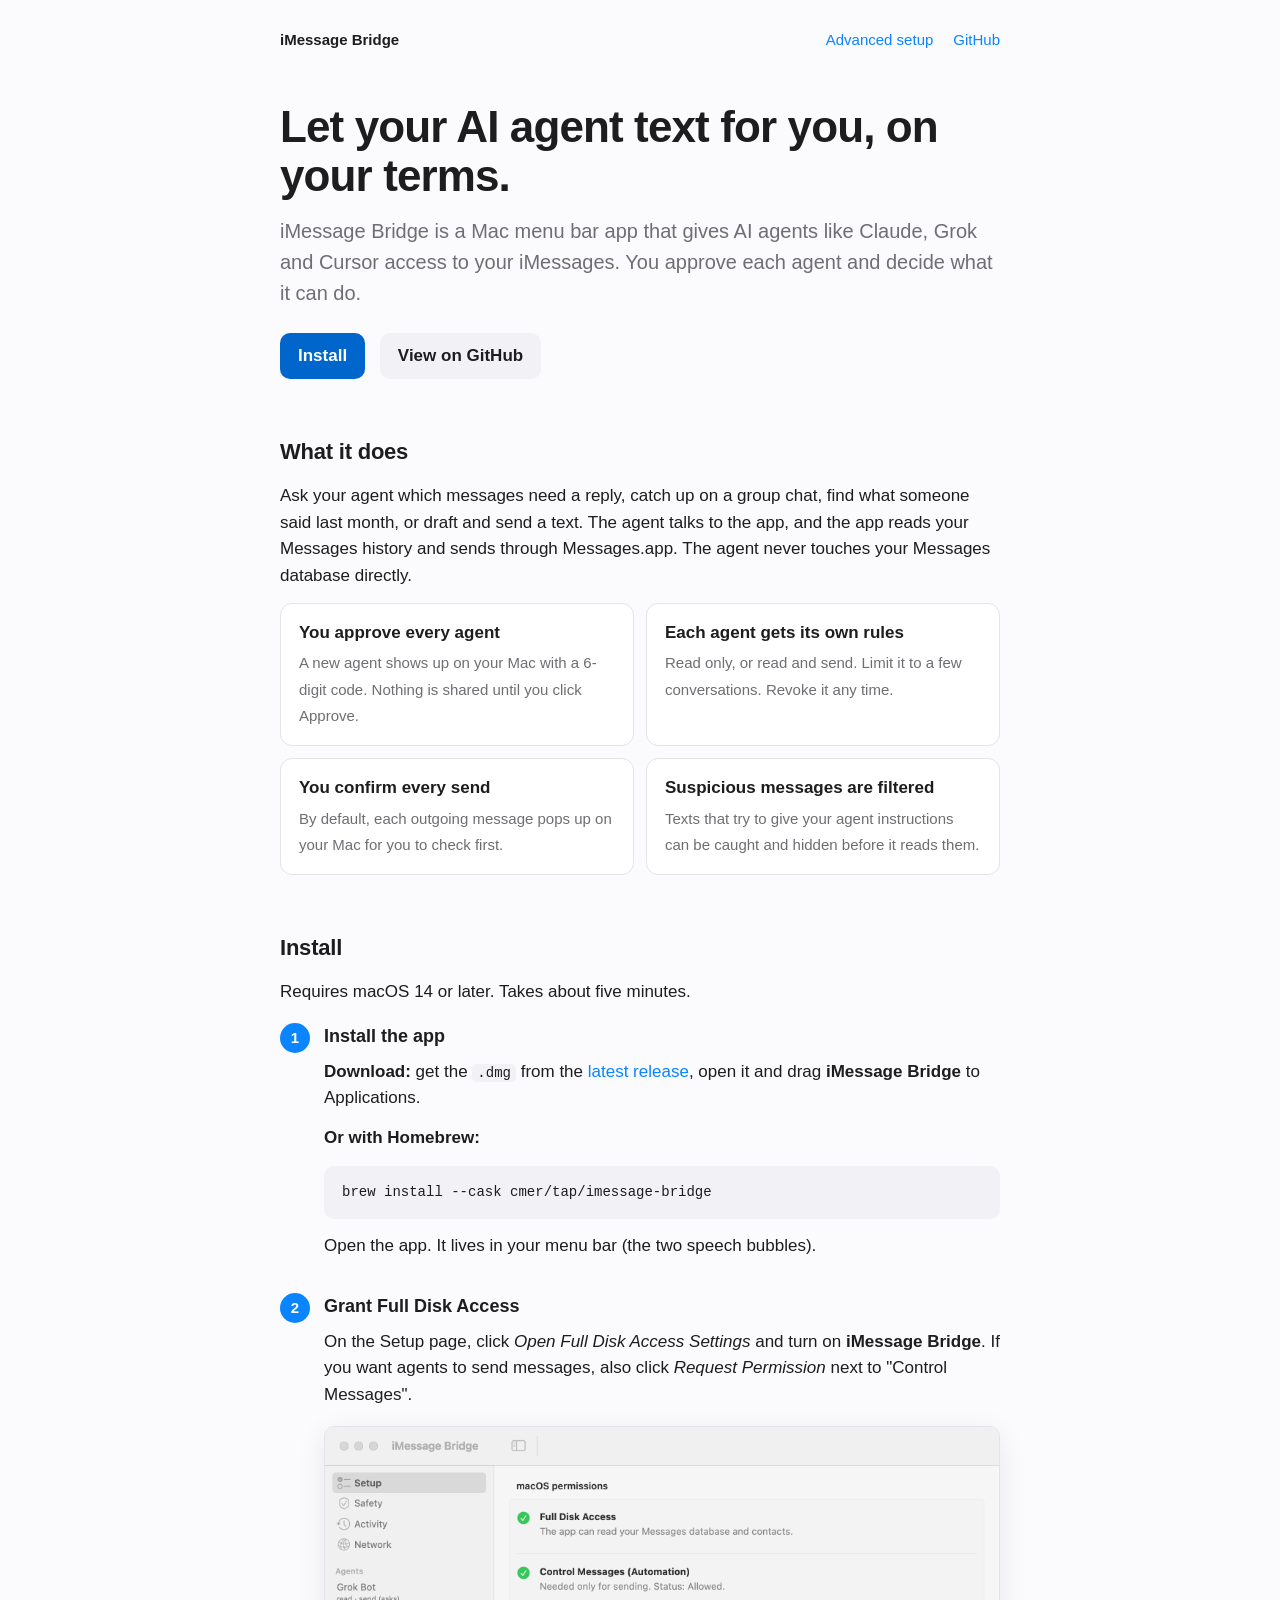
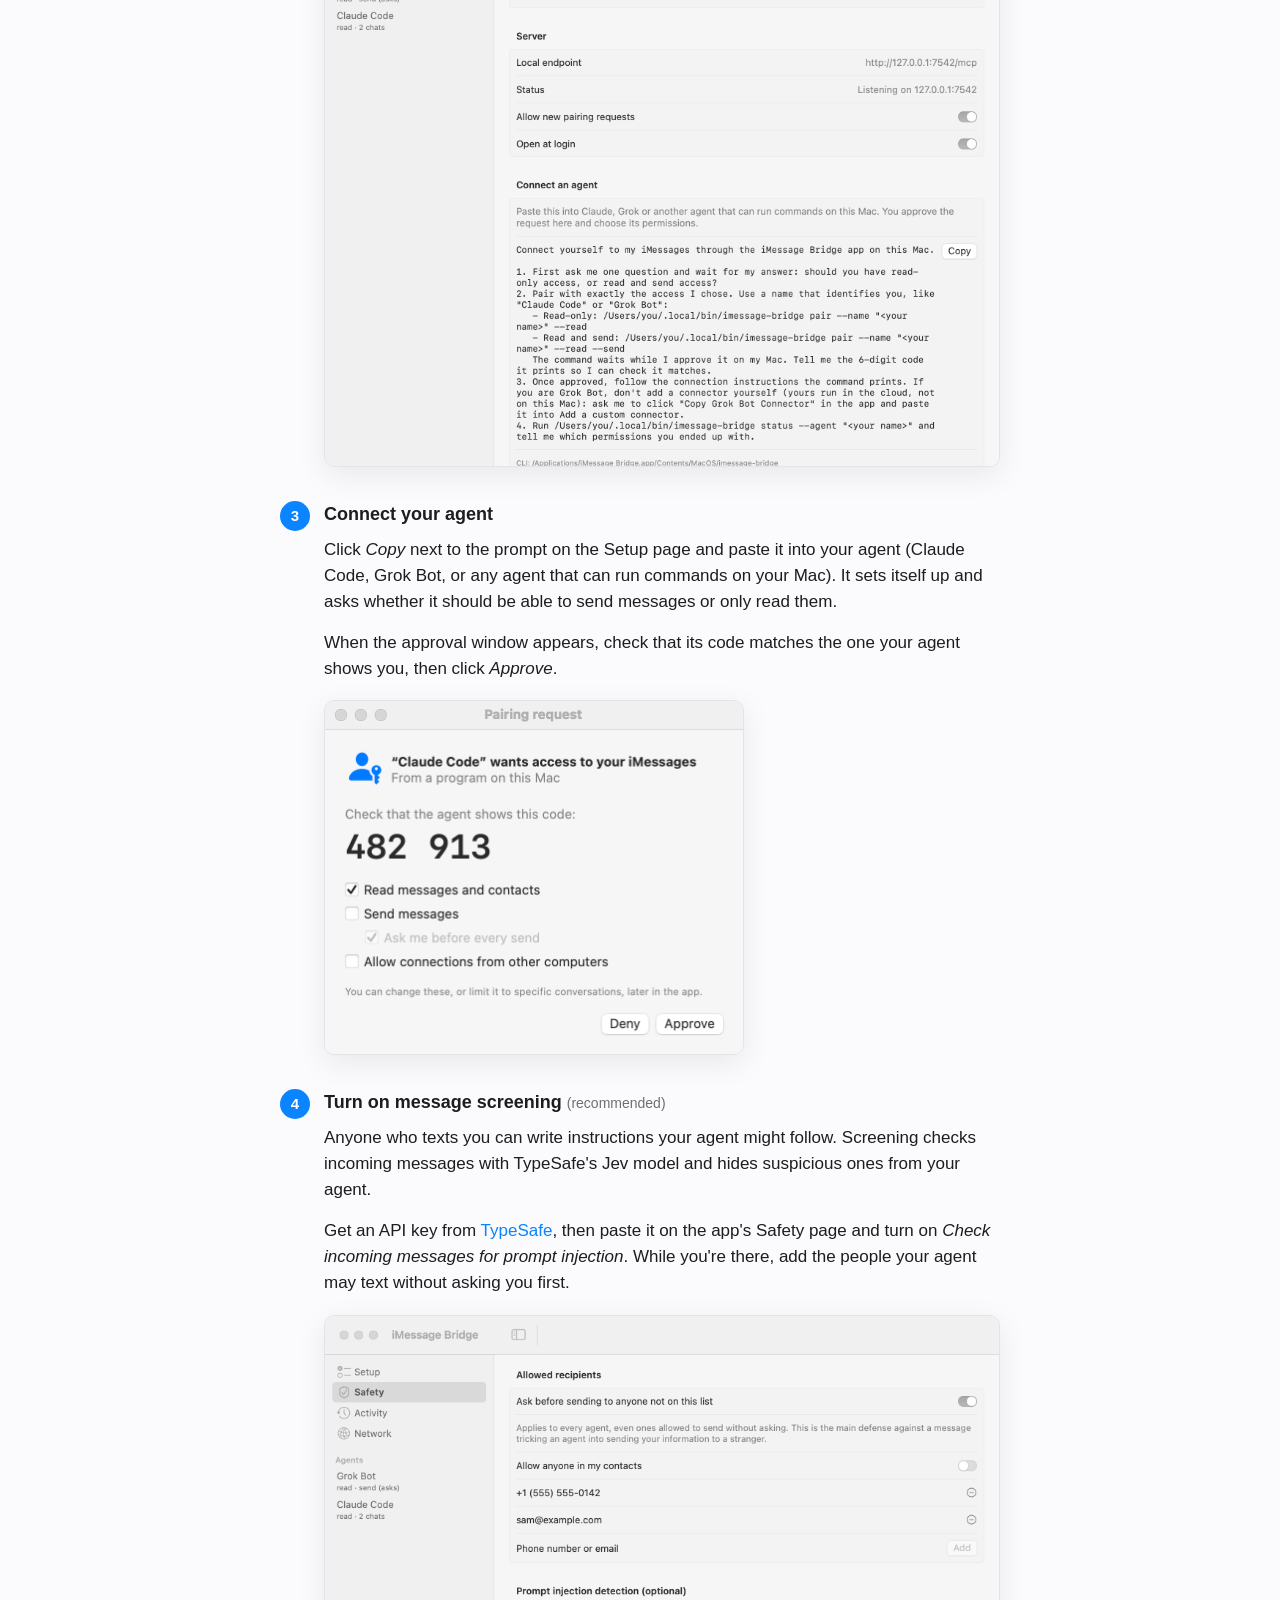
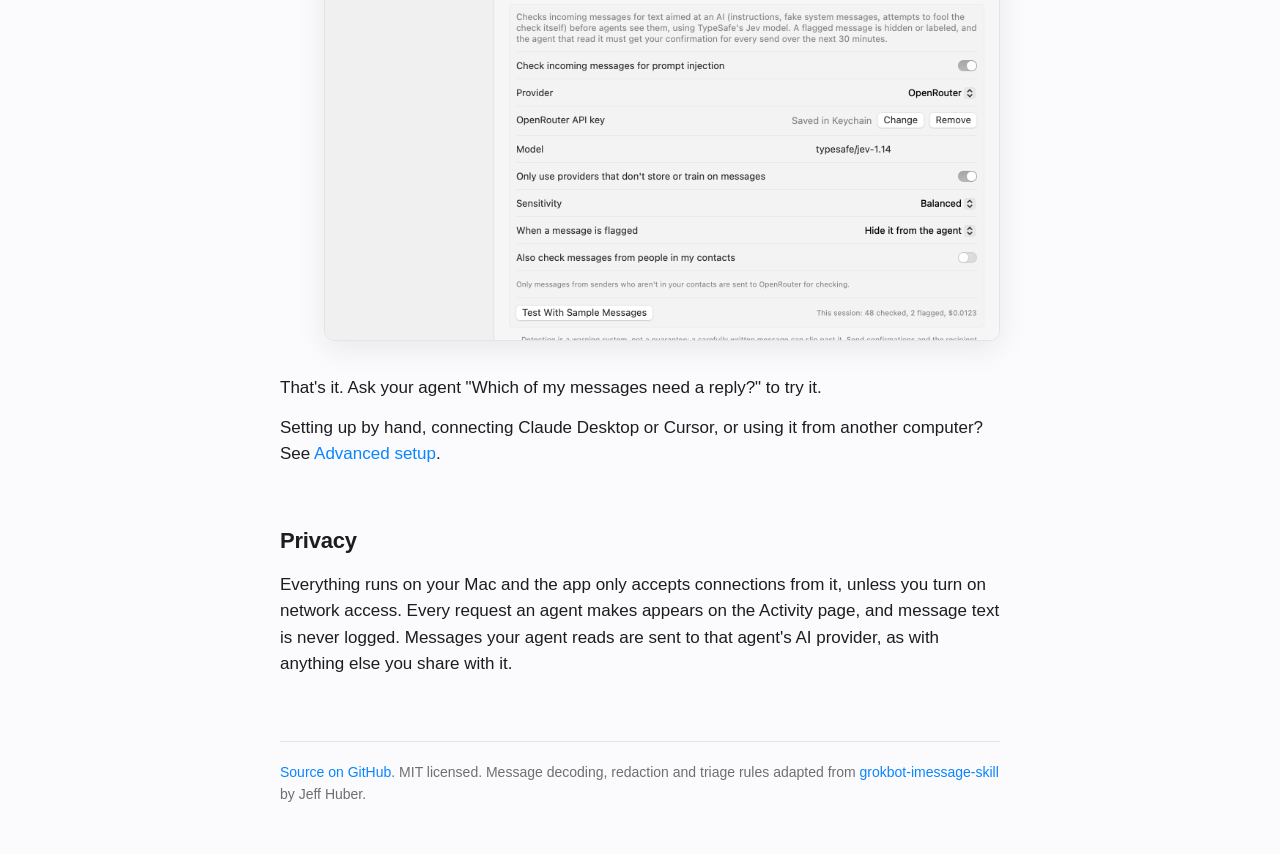
==== commit 2e33c3bb: "Ship releases as a DMG with a Homebrew cask - release.sh builds a signed, notarized DMG instead of a" ====
--- a/docs/index.html
+++ b/docs/index.html
@@ -35,12 +35,10 @@
   <ol class="steps">
     <li>
       <h3>Install the app</h3>
-      <p>In Terminal:</p>
-      <pre><code>xcode-select --install          # skip if already installed
-git clone https://github.com/cmer/imessage-bridge.git
-cd imessage-bridge
-./scripts/install.sh</code></pre>
-      <p>The app opens and lives in your menu bar (the two speech bubbles).</p>
+      <p><strong>Download:</strong> get the <code>.dmg</code> from the <a href="https://github.com/cmer/imessage-bridge/releases/latest">latest release</a>, open it and drag <strong>iMessage Bridge</strong> to Applications.</p>
+      <p><strong>Or with Homebrew:</strong></p>
+      <pre><code>brew install --cask cmer/tap/imessage-bridge</code></pre>
+      <p>Open the app. It lives in your menu bar (the two speech bubbles).</p>
     </li>
     <li>
       <h3>Grant Full Disk Access</h3>
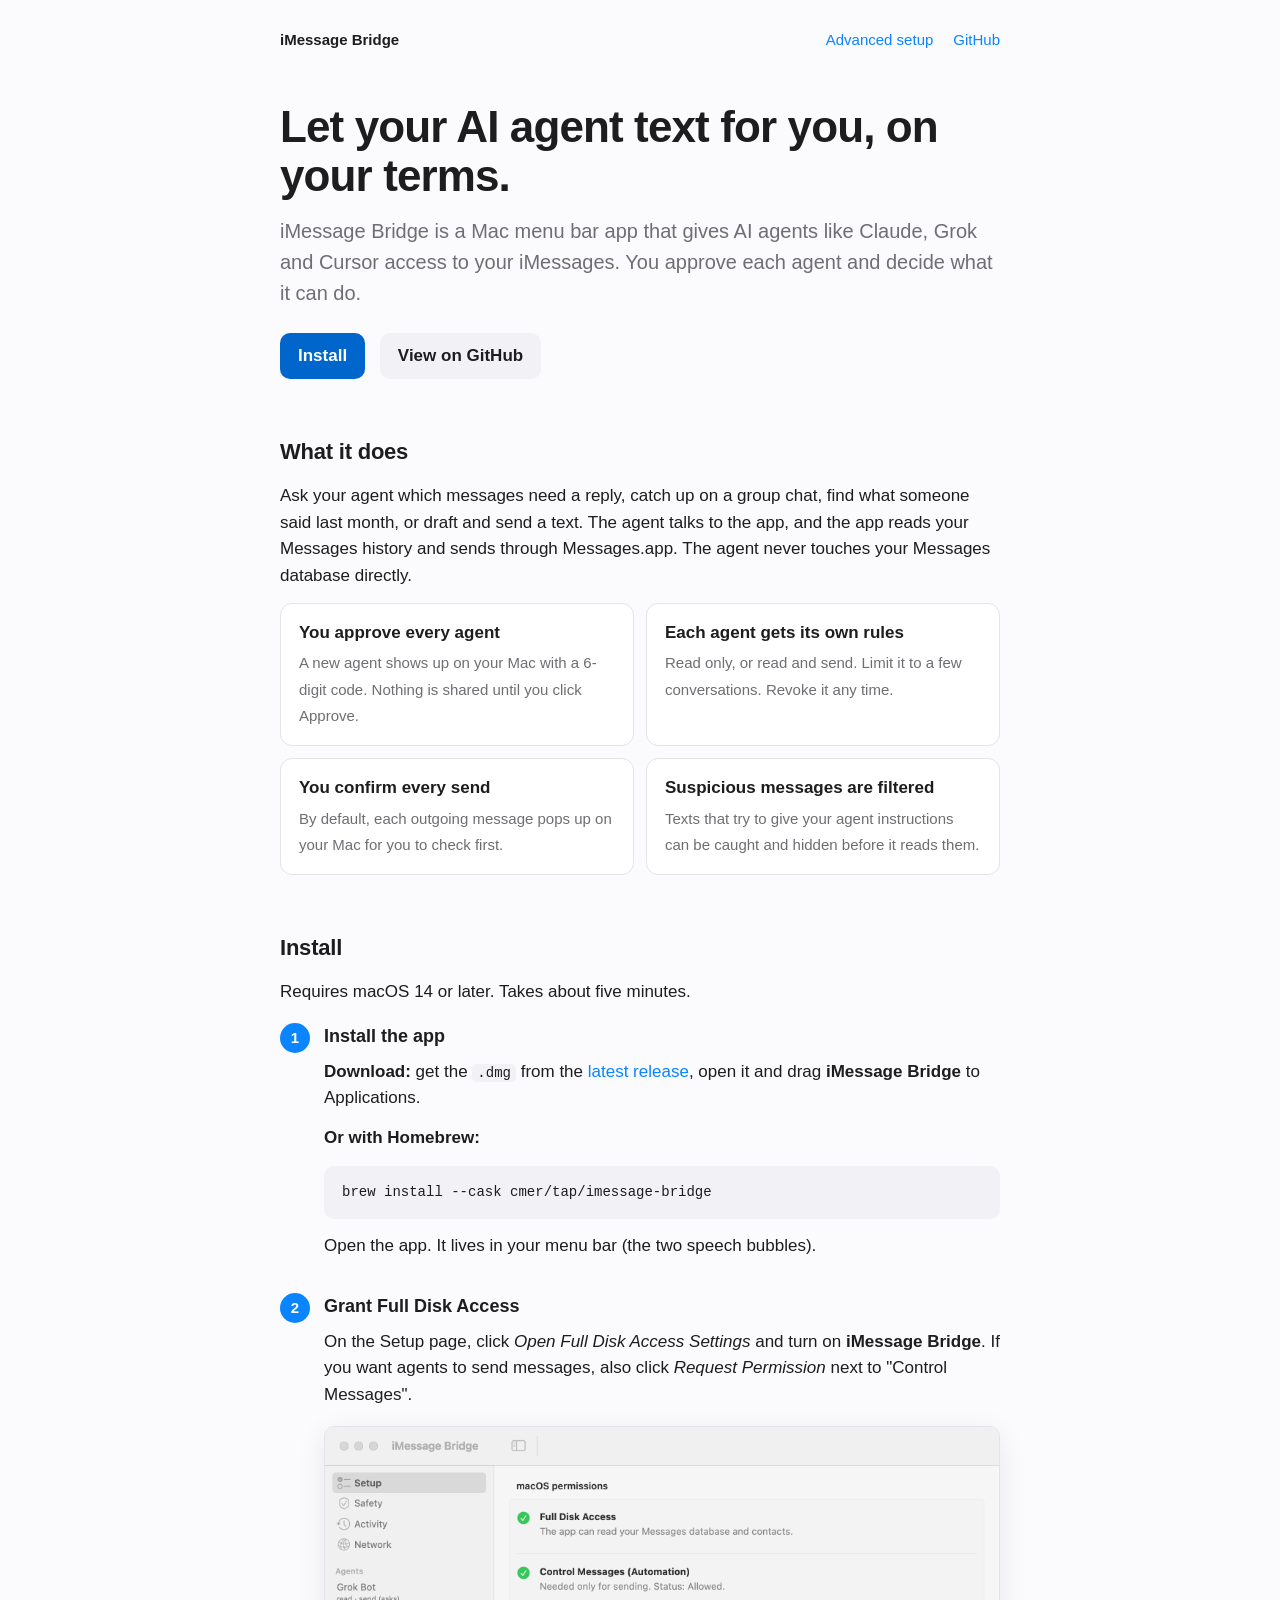
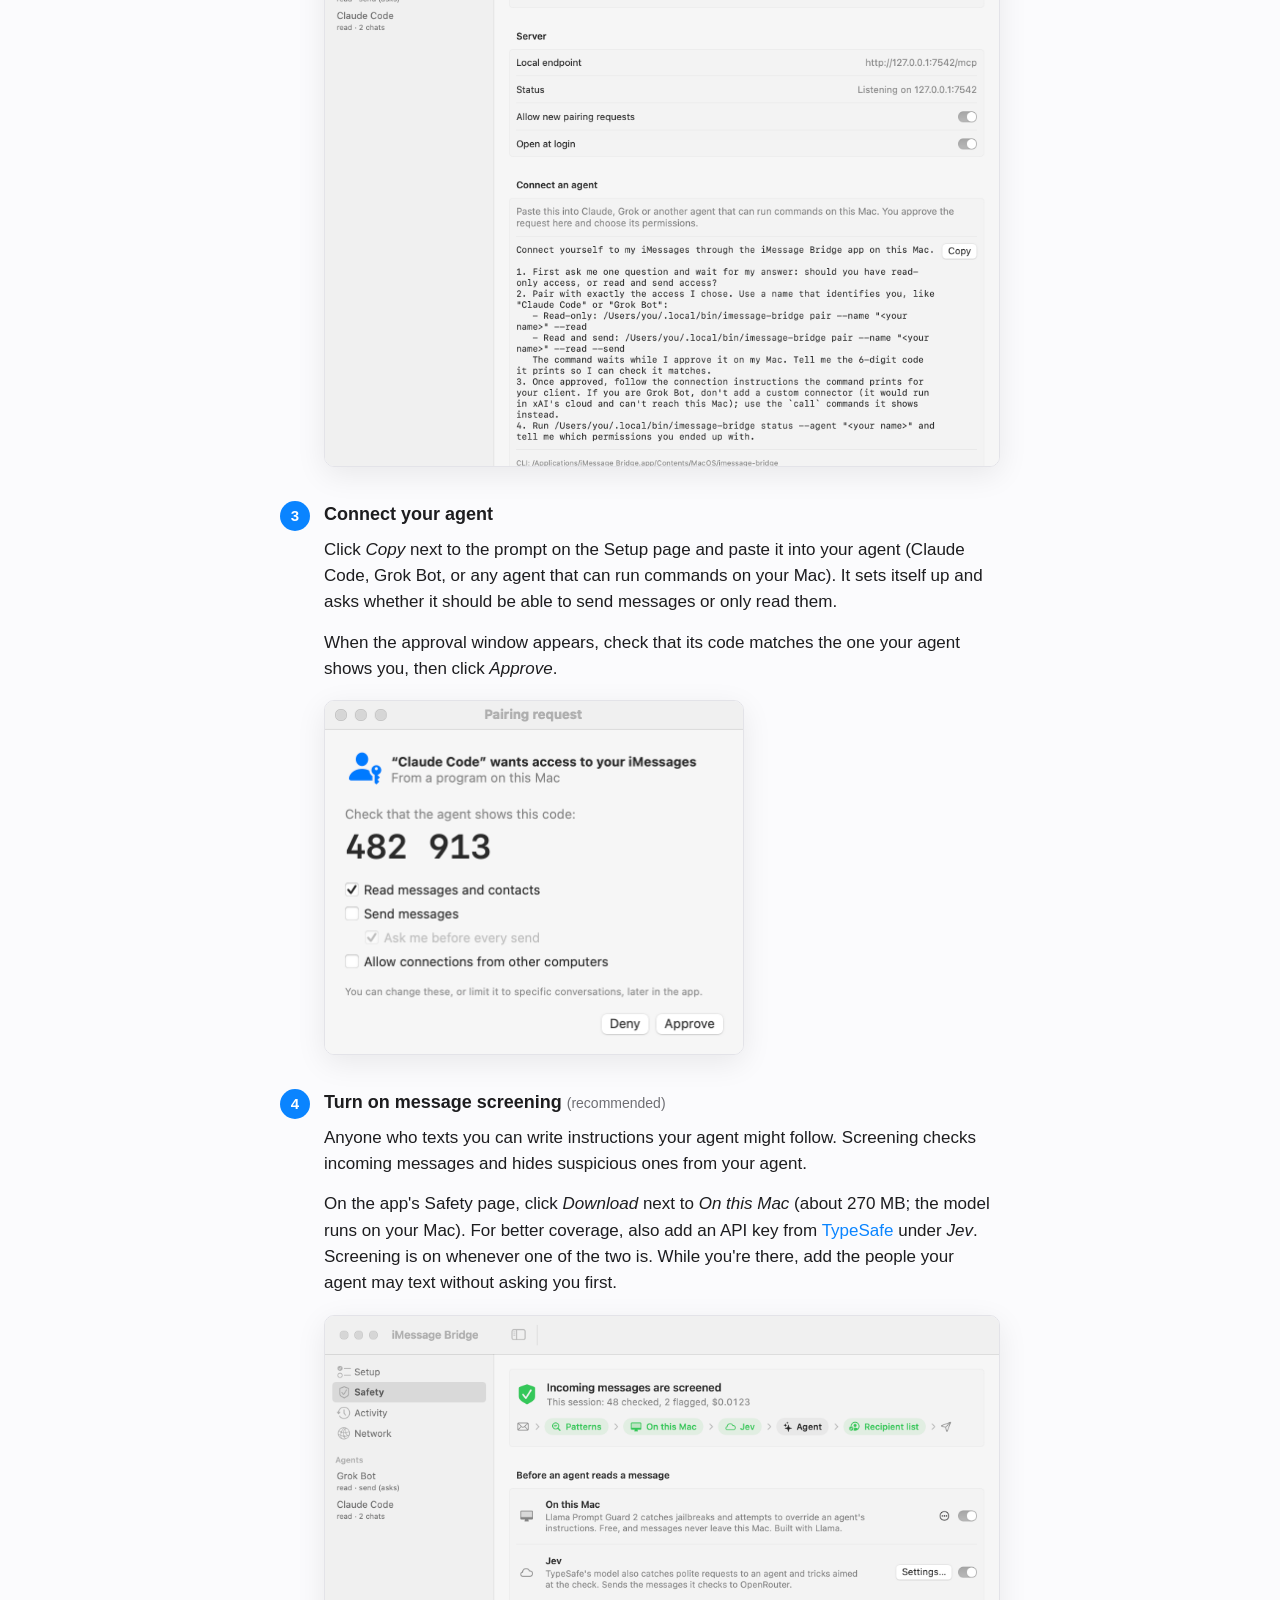
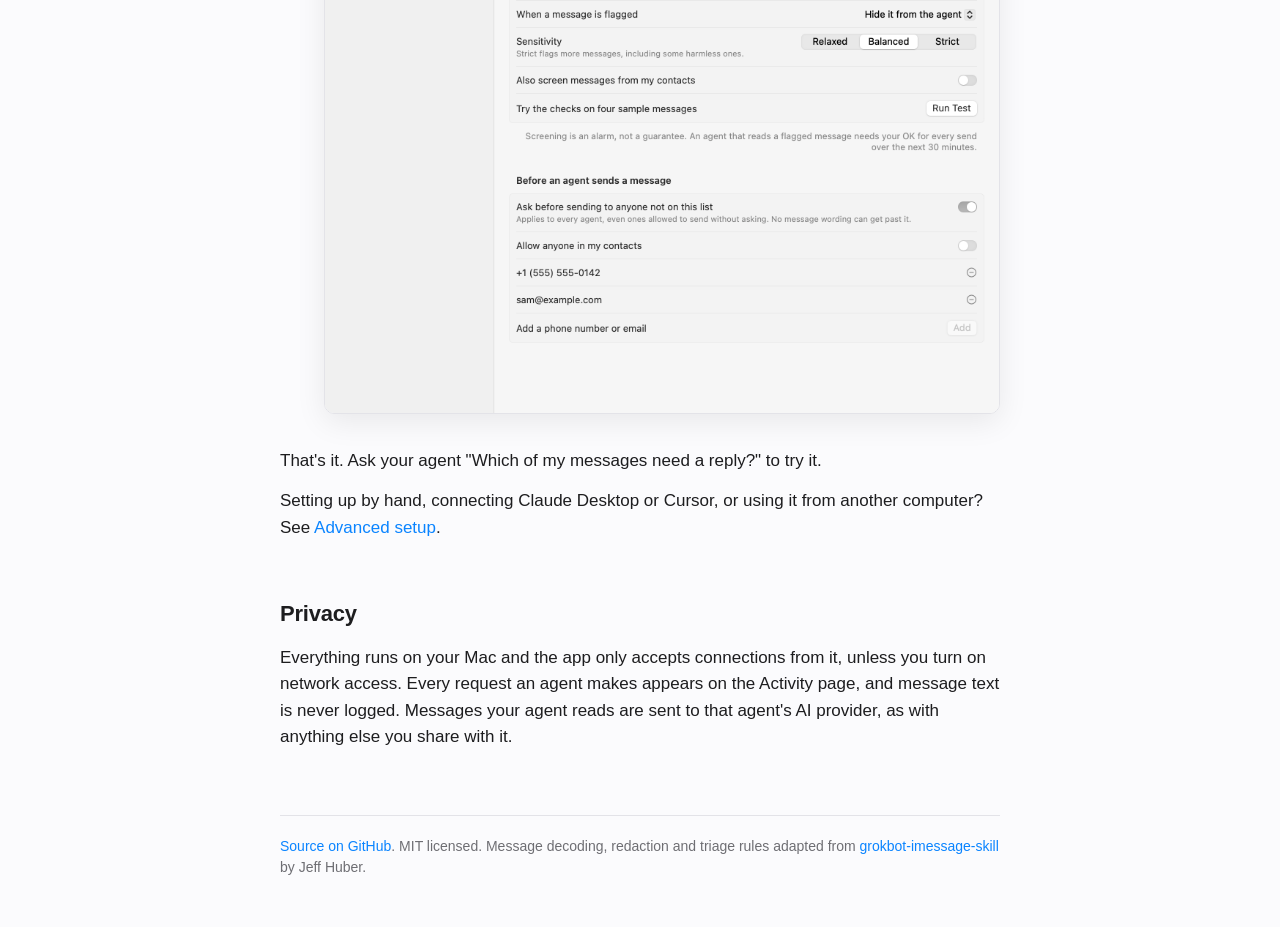
==== commit cb429ceb: "Add on-device Prompt Guard screening and simplify the Safety page Incoming messages now go through t" ====
--- a/docs/index.html
+++ b/docs/index.html
@@ -63,12 +63,12 @@
     </li>
     <li>
       <h3>Turn on message screening <small>(recommended)</small></h3>
-      <p>Anyone who texts you can write instructions your agent might follow. Screening checks incoming messages with TypeSafe's Jev model and hides suspicious ones from your agent.</p>
-      <p>Get an API key from <a href="https://typesafe.ai">TypeSafe</a>, then paste it on the app's Safety page and turn on <em>Check incoming messages for prompt injection</em>. While you're there, add the people your agent may text without asking you first.</p>
+      <p>Anyone who texts you can write instructions your agent might follow. Screening checks incoming messages and hides suspicious ones from your agent.</p>
+      <p>On the app's Safety page, click <em>Download</em> next to <em>On this Mac</em> (about 270 MB; the model runs on your Mac). For better coverage, also add an API key from <a href="https://typesafe.ai">TypeSafe</a> under <em>Jev</em>. Screening is on whenever one of the two is. While you're there, add the people your agent may text without asking you first.</p>
       <figure class="shot">
         <picture>
           <source srcset="images/safety-dark.png" media="(prefers-color-scheme: dark)">
-          <img src="images/safety-light.png" alt="Safety page with allowed recipients and prompt injection detection settings" loading="lazy">
+          <img src="images/safety-light.png" alt="Safety page: a card showing the path a message takes through the checks, the On this Mac and Jev checks, and the recipient list" loading="lazy">
         </picture>
       </figure>
     </li>
